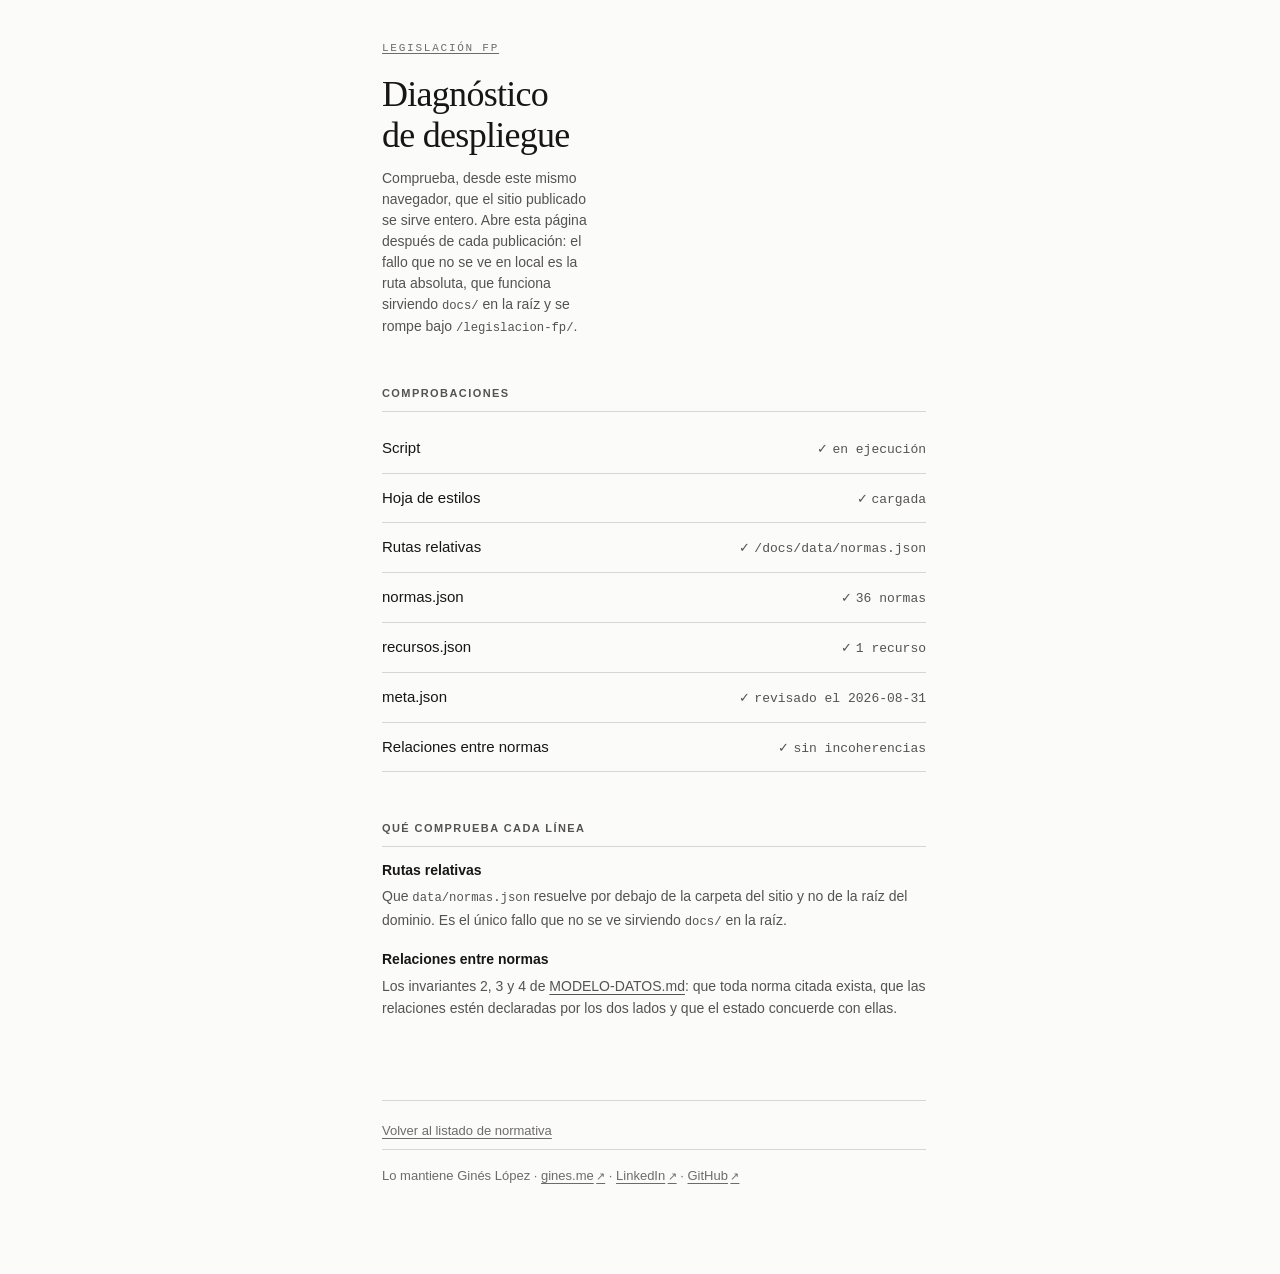
==== docs/diagnostico.html @ 844f1628 "Fase 3 v 0.1" ====
<!doctype html>
<html lang="es">
<head>
<meta charset="utf-8">
<meta name="viewport" content="width=device-width, initial-scale=1">
<title>Diagnóstico de despliegue · Legislación FP</title>
<meta name="description" content="Comprueba desde el navegador que el sitio se sirve correctamente: hoja de estilos, script, rutas relativas, ficheros de datos e invariantes del modelo.">
<meta name="robots" content="noindex">
<link rel="icon" href="assets/favicon.svg" type="image/svg+xml">
<link rel="stylesheet" href="assets/css/base.css">
</head>
<body>
<div class="hoja hoja--estrecha">

  <header class="cabecera">
    <p class="marca"><a href="./">Legislación FP</a></p>
    <h1 class="cabecera__titulo">Diagnóstico de despliegue</h1>
    <p class="cabecera__nota">Comprueba, desde este mismo navegador, que el sitio publicado se sirve entero. Abre esta página después de cada publicación: el fallo que no se ve en local es la ruta absoluta, que funciona sirviendo <code>docs/</code> en la raíz y se rompe bajo <code>/legislacion-fp/</code>.</p>
  </header>

  <main class="contenido">
    <section class="apartado">
      <h2 class="apartado__rotulo">Comprobaciones</h2>
      <ul class="diagnostico">
        <li class="comprobacion" data-resultado="pendiente" data-prueba="js">
          <span>Script</span><span class="comprobacion__resultado">comprobando</span>
        </li>
        <li class="comprobacion" data-resultado="pendiente" data-prueba="css">
          <span>Hoja de estilos</span><span class="comprobacion__resultado">comprobando</span>
        </li>
        <li class="comprobacion" data-resultado="pendiente" data-prueba="rutas">
          <span>Rutas relativas</span><span class="comprobacion__resultado">comprobando</span>
        </li>
        <li class="comprobacion" data-resultado="pendiente" data-prueba="normas">
          <span>normas.json</span><span class="comprobacion__resultado">comprobando</span>
        </li>
        <li class="comprobacion" data-resultado="pendiente" data-prueba="recursos">
          <span>recursos.json</span><span class="comprobacion__resultado">comprobando</span>
        </li>
        <li class="comprobacion" data-resultado="pendiente" data-prueba="meta">
          <span>meta.json</span><span class="comprobacion__resultado">comprobando</span>
        </li>
        <li class="comprobacion" data-resultado="pendiente" data-prueba="invariantes">
          <span>Relaciones entre normas</span><span class="comprobacion__resultado">comprobando</span>
        </li>
      </ul>

      <div id="fallos" class="fallos" hidden>
        <h3 class="apartado__rotulo">Incoherencias encontradas</h3>
        <ul></ul>
      </div>

      <noscript>
        <p class="cabecera__nota">El diagnóstico necesita JavaScript. Que estés viendo esta página con estilos ya confirma que el HTML y la hoja de estilos se sirven bien.</p>
      </noscript>
    </section>

    <section class="apartado">
      <h2 class="apartado__rotulo">Qué comprueba cada línea</h2>
      <dl class="glosario">
        <dt>Rutas relativas</dt>
        <dd>Que <code>data/normas.json</code> resuelve por debajo de la carpeta del sitio y no de la raíz del dominio. Es el único fallo que no se ve sirviendo <code>docs/</code> en la raíz.</dd>
        <dt>Relaciones entre normas</dt>
        <dd>Los invariantes 2, 3 y 4 de <a href="https://github.com/gines-lopez/legislacion-fp/blob/main/MODELO-DATOS.md">MODELO-DATOS.md</a>: que toda norma citada exista, que las relaciones estén declaradas por los dos lados y que el estado concuerde con ellas.</dd>
      </dl>
    </section>
  </main>

  <footer class="pie">
    <p><a href="./">Volver al listado de normativa</a></p>
    <p class="pie__firma">Lo mantiene Ginés López ·
      <a href="https://gines.me" target="_blank" rel="noopener noreferrer">gines.me<span class="externo" aria-hidden="true"></span><span class="oculto"> (se abre en una ventana nueva)</span></a> ·
      <a href="https://www.linkedin.com/in/gineslopez/" target="_blank" rel="noopener noreferrer">LinkedIn<span class="externo" aria-hidden="true"></span><span class="oculto"> (se abre en una ventana nueva)</span></a> ·
      <a href="https://github.com/gines-lopez" target="_blank" rel="noopener noreferrer">GitHub<span class="externo" aria-hidden="true"></span><span class="oculto"> (se abre en una ventana nueva)</span></a>
    </p>
  </footer>

</div>
<script src="assets/js/diagnostico.js"></script>
</body>
</html>
---- docs/assets/css/base.css ----
/* ==========================================================================
   legislacion-fp · hoja de estilos

   Escala de grises estricta, sin color de acento (D5). El estado de vigencia
   se codifica con el TRAZO de un filete, nunca con color: sobrevive a la
   impresión en blanco y negro y a la ceguera al color.

   La página se organiza sobre un canal izquierdo de ancho fijo. El texto
   empieza a la derecha de ese canal; dentro de él corre una regla vertical
   continua que atraviesa cada sección del listado y cambia de trazo norma a
   norma. Al bajar la página se ve el estado del corpus sin leer una palabra,
   y la regla se interrumpe justo donde cambia la sección.

   El mismo canal reaparece en la ficha: de él cuelgan las normas relacionadas,
   cada una con su propio trazo.
   ========================================================================== */

:root {
  /* Señal para que el diagnóstico confirme que esta hoja ha cargado. */
  --hoja-cargada: 1;

  /* Tinta y papel. Neutros con una calidez mínima: el negro puro sobre blanco
     puro cansa en lecturas largas de texto legal. */
  --papel:       #fbfbfa;
  --realce:      #efeeea;
  --filete:      #d8d6d1;
  --tinta-tenue: #6e6c67;
  --tinta-media: #55534f;
  --tinta:       #171614;

  /* Tres funciones tipográficas: título y prosa en serif documental,
     interfaz en la sans del sistema, identificadores y fechas en monoespaciada.
     Ninguna fuente externa: sin peticiones a terceros, sin latencia y sin el
     problema de RGPD que arrastra incrustar tipografías de Google. */
  --fuente-titulo: "Iowan Old Style", "Palatino Linotype", Palatino, "Book Antiqua", Georgia, serif;
  --fuente-ui: -apple-system, BlinkMacSystemFont, "Segoe UI", Roboto, "Helvetica Neue", Arial, sans-serif;
  --fuente-dato: ui-monospace, SFMono-Regular, "SF Mono", Menlo, Consolas, "Liberation Mono", monospace;

  --paso: 0.25rem;
  --medida: 34rem;
  --canal: 1.75rem;
  --trazo: 3px;
}

@media (prefers-color-scheme: dark) {
  :root {
    --papel:       #131312;
    --realce:      #24231f;
    --filete:      #3a3833;
    --tinta-tenue: #928f89;
    --tinta-media: #aeaba3;
    --tinta:       #edebe6;
  }
}

*, *::before, *::after { box-sizing: border-box; }

body {
  margin: 0;
  padding: calc(var(--paso) * 10) calc(var(--paso) * 5) calc(var(--paso) * 20);
  background: var(--papel);
  color: var(--tinta);
  font-family: var(--fuente-titulo);
  font-size: 1.0625rem;
  line-height: 1.6;
  text-rendering: optimizeLegibility;
  -webkit-font-smoothing: antialiased;
}

/* El canal se reserva aquí y todo el contenido queda a su derecha. Solo las
   piezas que dibujan la regla (.norma, .relacion) salen de él con margen
   negativo, de modo que su filete cae exactamente en x = 0.

   El listado ocupa el ancho de la pantalla. La ficha no: es prosa legal, y
   una línea de 1.400 px no se lee. Ver .ficha más abajo. */
.hoja { padding-left: var(--canal); }

/* El diagnóstico no es un listado: es una página de texto y se queda centrada
   en la medida de lectura. */
.hoja--estrecha {
  max-width: calc(var(--medida) + var(--canal));
  margin-inline: auto;
}

@media (max-width: 30rem) {
  :root { --canal: 1.25rem; }
  body { padding-inline: calc(var(--paso) * 4); }
}

/* --- Servicio ------------------------------------------------------------- */

.oculto {
  position: absolute;
  width: 1px; height: 1px;
  margin: -1px; padding: 0;
  overflow: hidden;
  clip-path: inset(50%);
  white-space: nowrap;
}

.saltar {
  position: absolute;
  left: -9999px;
  top: 0;
  padding: calc(var(--paso) * 2) calc(var(--paso) * 4);
  background: var(--papel);
  border: 2px solid var(--tinta);
  font-family: var(--fuente-ui);
  font-size: 0.875rem;
}

.saltar:focus { left: calc(var(--paso) * 2); top: calc(var(--paso) * 2); z-index: 2; }

/* --- Cabecera ------------------------------------------------------------- */

.marca {
  margin: 0 0 calc(var(--paso) * 4);
  font-family: var(--fuente-dato);
  font-size: 0.6875rem;
  letter-spacing: 0.16em;
  text-transform: uppercase;
  color: var(--tinta-tenue);
}

.cabecera__titulo {
  margin: 0;
  font-size: clamp(1.625rem, 5vw, 2.25rem);
  font-weight: 400;
  line-height: 1.15;
  letter-spacing: -0.02em;
  text-wrap: balance;
}

.cabecera__nota {
  margin: calc(var(--paso) * 3) 0 0;
  max-width: var(--medida);
  color: var(--tinta-media);
  font-family: var(--fuente-ui);
  font-size: 0.875rem;
  line-height: 1.5;
}

/* Que el sitio no sea fuente oficial no es letra pequeña: citar mal una norma
   perjudica a quien consulta, así que el aviso va arriba y no en el pie. */
.aviso {
  margin: calc(var(--paso) * 6) 0 0;
  padding: calc(var(--paso) * 3) 0;
  max-width: var(--medida);
  border-top: 1px solid var(--filete);
  border-bottom: 1px solid var(--filete);
  font-family: var(--fuente-ui);
  font-size: 0.8125rem;
  line-height: 1.55;
  color: var(--tinta-media);
}

.aviso strong { color: var(--tinta); font-weight: 600; }

.cargando {
  margin: calc(var(--paso) * 12) 0 0;
  font-family: var(--fuente-ui);
  font-size: 0.875rem;
  color: var(--tinta-media);
}

.cargando--fallo { color: var(--tinta); }

/* --- Buscador ------------------------------------------------------------- */

.buscador { display: block; margin-top: calc(var(--paso) * 11); }

/* Un renglón, no una caja: se escribe sobre la página como en el margen de un
   documento, en la misma serif con la que está compuesto el contenido. */
.buscador__campo {
  width: 100%;
  appearance: none;
  padding: calc(var(--paso) * 2) 0 calc(var(--paso) * 3);
  border: 0;
  border-bottom: 2px solid var(--tinta);
  border-radius: 0;
  background: transparent;
  color: var(--tinta);
  font-family: var(--fuente-titulo);
  font-size: 1.1875rem;
  line-height: 1.4;
}

.buscador__campo::placeholder { color: var(--tinta-tenue); opacity: 1; }
.buscador__campo::-webkit-search-cancel-button { filter: grayscale(1); }

.buscador__campo:focus {
  outline: none;
  border-bottom-width: 5px;
  padding-bottom: calc(var(--paso) * 3 - 3px);
}

.buscador__recuento {
  margin: calc(var(--paso) * 2) 0 0;
  font-family: var(--fuente-dato);
  font-size: 0.75rem;
  letter-spacing: 0.04em;
  color: var(--tinta-tenue);
  text-align: right;
}

/* --- Filtros -------------------------------------------------------------- */

.filtros { margin-top: calc(var(--paso) * 7); }

.filtro + .filtro { margin-top: calc(var(--paso) * 4); }

.filtro__rotulo {
  margin: 0 0 calc(var(--paso) * 2);
  font-family: var(--fuente-ui);
  font-size: 0.625rem;
  font-weight: 600;
  letter-spacing: 0.14em;
  text-transform: uppercase;
  color: var(--tinta-tenue);
}

.filtro__chips { display: flex; flex-wrap: wrap; gap: calc(var(--paso) * 1.5); }

/* Un radio mínimo distingue lo que se pulsa de lo que se lee: en el resto de
   la página no hay una sola esquina redondeada. */
.chip {
  display: inline-flex;
  align-items: baseline;
  gap: 0.6ch;
  padding: calc(var(--paso) * 1.5) calc(var(--paso) * 2.5);
  /* Filete a 5:1 contra el papel, no el hairline de los rótulos: un control
     que se pulsa tiene que verse que es un control. */
  border: 1px solid var(--tinta-tenue);
  border-radius: 2px;
  background: transparent;
  color: var(--tinta-media);
  font-family: var(--fuente-ui);
  font-size: 0.8125rem;
  line-height: 1.35;
  cursor: pointer;
}

.chip:hover:not(:disabled) { border-color: var(--tinta); color: var(--tinta); }

/* Activo en tinta plena con el texto en papel: la inversión completa es la
   señal más fuerte que hay dentro de una escala de grises, y no depende de
   distinguir colores ni sobrevive peor a una impresión en blanco y negro. */
.chip[aria-pressed="true"] {
  border-color: var(--tinta);
  background: var(--tinta);
  color: var(--papel);
  font-weight: 600;
}

.chip:disabled { opacity: 0.45; cursor: default; }

.chip__n {
  font-family: var(--fuente-dato);
  font-size: 0.6875rem;
  font-weight: 400;
  color: var(--tinta-tenue);
}

.chip[aria-pressed="true"] .chip__n { color: var(--filete); }

.filtro__materia {
  margin: calc(var(--paso) * 4) 0 0;
  font-family: var(--fuente-ui);
  font-size: 0.8125rem;
  color: var(--tinta-media);
}

.filtro__quitar { margin-left: 0.75ch; }

/* --- El trazo, que es el código de vigencia ------------------------------- */

/* Se usa en dos sitios y tiene que ser idéntico en los dos: en el margen del
   listado y en la muestra que lleva cada chip de estado. Así el filtro hace de
   leyenda y no hace falta explicar el código en ninguna parte. */
.trazo {
  display: inline-block;
  width: var(--trazo);
  height: 1.05em;
  border-left: var(--trazo) solid var(--tinta);
  vertical-align: -0.16em;
}

.trazo[data-estado="modificada"] { border-left-style: double; }
.trazo[data-estado="derogada"]   { border-left-style: dotted; }

/* --- Bloques de sección --------------------------------------------------- */

#listado { margin-top: calc(var(--paso) * 12); }

.bloque + .bloque { margin-top: calc(var(--paso) * 12); }

.bloque__rotulo {
  display: flex;
  align-items: baseline;
  justify-content: space-between;
  gap: calc(var(--paso) * 3);
  margin: 0 0 calc(var(--paso) * 3);
  padding-bottom: calc(var(--paso) * 2);
  border-bottom: 1px solid var(--filete);
  font-family: var(--fuente-ui);
  font-size: 0.6875rem;
  font-weight: 600;
  letter-spacing: 0.13em;
  text-transform: uppercase;
  color: var(--tinta-media);
}

.bloque__n {
  font-family: var(--fuente-dato);
  font-weight: 400;
  letter-spacing: 0;
  color: var(--tinta-tenue);
}

.bloque__normas { margin: 0; padding: 0; list-style: none; }

/* --- Norma en el listado -------------------------------------------------- */

/* Sin margen vertical entre normas: los filetes se tocan y forman la regla
   continua. La junta entre dos trazos distintos es visible a propósito. */
.norma {
  margin-left: calc(var(--canal) * -1);
  padding: calc(var(--paso) * 5) 0 calc(var(--paso) * 6) calc(var(--canal) - var(--trazo));
  border-left: var(--trazo) solid var(--tinta);
}

.norma[data-estado="modificada"] { border-left-style: double; }
.norma[data-estado="derogada"]   { border-left-style: dotted; }

/* Una norma derogada no es papel mojado: se sigue citando y los efectos que
   produjo no desaparecen. Por eso su texto no se atenúa; lo único que cambia
   es el trazo, y la palabra «Derogada» lo dice sin rodeos. */

.norma:has(a:hover), .norma:has(a:focus-visible) { background: var(--realce); }

.norma__procedencia {
  margin: 0;
  font-family: var(--fuente-dato);
  font-size: 0.6875rem;
  letter-spacing: 0.13em;
  text-transform: uppercase;
  color: var(--tinta-tenue);
}

.norma__id {
  margin: calc(var(--paso) * 1) 0 0;
  font-family: var(--fuente-dato);
  font-size: 0.9375rem;
  font-weight: 600;
  line-height: 1.35;
  letter-spacing: -0.01em;
  text-transform: uppercase;
}

/* Los anexos y las guías no tienen número: su nombre hace de identificador y
   se compone tal cual, sin versalitas. */
.norma__id--nombre { text-transform: none; font-size: 0.875rem; }

.norma__id a { text-decoration: none; }
.norma__id a:hover, .norma__id a:focus-visible { text-decoration: underline; text-underline-offset: 0.22em; }

.norma__meta {
  display: flex;
  flex-wrap: wrap;
  align-items: baseline;
  gap: 0 1ch;
  margin: calc(var(--paso) * 1) 0 calc(var(--paso) * 2);
  font-family: var(--fuente-dato);
  font-size: 0.75rem;
  color: var(--tinta-tenue);
}

.norma__estado {
  font-family: var(--fuente-ui);
  font-size: 0.6875rem;
  font-weight: 600;
  letter-spacing: 0.1em;
  text-transform: uppercase;
  color: var(--tinta-media);
}

.norma__estado::after { content: "·"; margin-left: 1ch; color: var(--tinta-tenue); }

.norma__titulo {
  margin: 0;
  font-size: 0.9375rem;
  line-height: 1.45;
  color: var(--tinta-media);
  /* Algún título oficial pasa de 900 caracteres. En el listado se recorta; en
     la ficha está entero, que es donde se cita. */
  display: -webkit-box;
  -webkit-box-orient: vertical;
  -webkit-line-clamp: 4;
  line-clamp: 4;
  overflow: hidden;
}

/* El resumen es lo que este sitio aporta y lo que resuelve la consulta, así
   que se compone con más cuerpo que el título oficial, no con menos. */
.norma__resumen { margin: calc(var(--paso) * 2) 0 0; font-size: 1rem; line-height: 1.55; }

.norma__coincidencia {
  display: flex;
  flex-wrap: wrap;
  align-items: center;
  gap: calc(var(--paso) * 1.5);
  margin: calc(var(--paso) * 3) 0 0;
  font-family: var(--fuente-ui);
  font-size: 0.75rem;
  color: var(--tinta-tenue);
}

.norma__relacion {
  margin: calc(var(--paso) * 3) 0 0;
  font-family: var(--fuente-ui);
  font-size: 0.8125rem;
  color: var(--tinta-media);
}

.norma__relacion::before { content: "→"; margin-right: 0.6ch; color: var(--tinta-tenue); }
.norma__relacion a { font-family: var(--fuente-dato); font-size: 0.75rem; text-transform: uppercase; }

/* --- Vacío ---------------------------------------------------------------- */

.vacio { margin-top: calc(var(--paso) * 12); max-width: var(--medida); }
.vacio__titulo { margin: 0; font-size: 1.0625rem; }

.vacio__pista {
  margin: calc(var(--paso) * 3) 0 0;
  font-family: var(--fuente-ui);
  font-size: 0.875rem;
  line-height: 1.6;
  max-width: var(--medida);
  color: var(--tinta-media);
}

.vacio__que { color: var(--tinta-tenue); }

/* --- Recursos: no son normas, así que el canal va vacío ------------------- */

.recursos { margin-top: calc(var(--paso) * 16); max-width: var(--medida); }

.recursos__nota {
  margin: 0 0 calc(var(--paso) * 4);
  font-family: var(--fuente-ui);
  font-size: 0.8125rem;
  max-width: var(--medida);
  color: var(--tinta-media);
}

.recursos__lista { margin: 0; padding: 0; list-style: none; }
.recurso + .recurso { margin-top: calc(var(--paso) * 5); }

.recurso__fuente {
  margin: 0;
  font-family: var(--fuente-dato);
  font-size: 0.6875rem;
  letter-spacing: 0.13em;
  text-transform: uppercase;
  color: var(--tinta-tenue);
}

.recurso__titulo { margin: calc(var(--paso) * 1) 0 0; font-size: 1rem; }
.recurso__resumen { margin: calc(var(--paso) * 2) 0 0; font-size: 0.9375rem; color: var(--tinta-media); }

/* --- Ficha ---------------------------------------------------------------- */

#vista-ficha { max-width: var(--medida); }


.volver {
  margin: 0 0 calc(var(--paso) * 8);
  font-family: var(--fuente-ui);
  font-size: 0.8125rem;
}

.volver a { text-decoration: none; }
.volver a::before { content: "←"; margin-right: 0.6ch; }
.volver a:hover, .volver a:focus-visible { text-decoration: underline; text-underline-offset: 0.22em; }

.ficha__procedencia {
  margin: 0;
  font-family: var(--fuente-dato);
  font-size: 0.6875rem;
  letter-spacing: 0.13em;
  text-transform: uppercase;
  color: var(--tinta-tenue);
}

.ficha__id {
  margin: calc(var(--paso) * 2) 0 0;
  font-family: var(--fuente-dato);
  font-size: clamp(1.125rem, 3.6vw, 1.4375rem);
  font-weight: 600;
  line-height: 1.25;
  letter-spacing: -0.02em;
  text-transform: uppercase;
}

.ficha__id--nombre { text-transform: none; font-size: clamp(1rem, 3.2vw, 1.1875rem); }
.ficha__id:focus { outline: none; }
.ficha__id:focus-visible { outline: 2px solid var(--tinta); outline-offset: 4px; }

.ficha__meta {
  display: flex;
  flex-wrap: wrap;
  align-items: baseline;
  gap: 0 1ch;
  margin: calc(var(--paso) * 3) 0 0;
  font-family: var(--fuente-dato);
  font-size: 0.8125rem;
  color: var(--tinta-tenue);
}

.ficha__estado {
  font-family: var(--fuente-ui);
  font-size: 0.75rem;
  font-weight: 600;
  letter-spacing: 0.1em;
  text-transform: uppercase;
  color: var(--tinta);
}

/* Que una norma esté «modificada» dice que cambió, no hasta dónde. La nota lo
   advierte y manda al resumen, que es donde vive el alcance. */
.ficha__nota-estado {
  margin: calc(var(--paso) * 2) 0 0;
  font-family: var(--fuente-ui);
  font-size: 0.8125rem;
  line-height: 1.55;
  color: var(--tinta-media);
}

.ficha__titulo {
  margin: calc(var(--paso) * 8) 0 0;
  font-size: 1rem;
  line-height: 1.5;
  color: var(--tinta-media);
}

.ficha__resumen {
  margin: calc(var(--paso) * 4) 0 0;
  font-size: 1.125rem;
  line-height: 1.55;
}

.apartado { margin-top: calc(var(--paso) * 12); }

.apartado__rotulo {
  margin: 0 0 calc(var(--paso) * 3);
  padding-bottom: calc(var(--paso) * 2);
  border-bottom: 1px solid var(--filete);
  font-family: var(--fuente-ui);
  font-size: 0.6875rem;
  font-weight: 600;
  letter-spacing: 0.13em;
  text-transform: uppercase;
  color: var(--tinta-media);
}

.enlaces { margin: 0; padding: 0; list-style: none; }
.enlaces li + li { margin-top: calc(var(--paso) * 2); }
.enlaces li { font-family: var(--fuente-ui); font-size: 0.9375rem; }

.enlaces__nota {
  margin-left: 0.75ch;
  font-family: var(--fuente-dato);
  font-size: 0.6875rem;
  letter-spacing: 0.08em;
  color: var(--tinta-tenue);
}

.enlaces__aviso {
  margin: calc(var(--paso) * 4) 0 0;
  font-family: var(--fuente-ui);
  font-size: 0.75rem;
  color: var(--tinta-tenue);
}

/* Cada norma relacionada cuelga del mismo canal y con su propio trazo, y trae
   su resumen: es ahí donde se dice qué se modificó exactamente. */
.relaciones { margin: 0; padding: 0; list-style: none; }

.relacion {
  margin-left: calc(var(--canal) * -1);
  padding: calc(var(--paso) * 3) 0 calc(var(--paso) * 4) calc(var(--canal) - var(--trazo));
  border-left: var(--trazo) solid var(--tinta);
}

.relacion[data-estado="modificada"] { border-left-style: double; }
.relacion[data-estado="derogada"]   { border-left-style: dotted; }

.relacion__id {
  margin: 0;
  font-family: var(--fuente-dato);
  font-size: 0.875rem;
  font-weight: 600;
  text-transform: uppercase;
}

.relacion__id a { text-decoration: none; }
.relacion__id a:hover, .relacion__id a:focus-visible { text-decoration: underline; text-underline-offset: 0.22em; }

.relacion__meta {
  display: flex;
  flex-wrap: wrap;
  align-items: baseline;
  gap: 0 1ch;
  margin: calc(var(--paso) * 1) 0 calc(var(--paso) * 2);
  font-family: var(--fuente-dato);
  font-size: 0.75rem;
  color: var(--tinta-tenue);
}

.relacion__estado {
  font-family: var(--fuente-ui);
  font-size: 0.625rem;
  font-weight: 600;
  letter-spacing: 0.1em;
  text-transform: uppercase;
  color: var(--tinta-media);
}

.relacion__estado::after { content: "·"; margin-left: 1ch; color: var(--tinta-tenue); }

.relacion__titulo { margin: 0; font-size: 0.875rem; line-height: 1.45; color: var(--tinta-media); }
.relacion__resumen { margin: calc(var(--paso) * 2) 0 0; font-size: 0.9375rem; line-height: 1.55; }

.materias { display: flex; flex-wrap: wrap; gap: calc(var(--paso) * 1.5); margin: 0; }

.materia {
  display: inline-block;
  padding: calc(var(--paso) * 1) calc(var(--paso) * 2);
  border: 1px solid var(--filete);
  border-radius: 2px;
  font-family: var(--fuente-dato);
  font-size: 0.75rem;
  color: var(--tinta-media);
  text-decoration: none;
}

a.materia:hover, a.materia:focus-visible { border-color: var(--tinta); color: var(--tinta); }

.cita {
  margin: 0;
  padding: calc(var(--paso) * 3) calc(var(--paso) * 4);
  background: var(--realce);
  font-family: var(--fuente-dato);
  font-size: 0.75rem;
  line-height: 1.65;
  overflow-wrap: anywhere;
}

.cita__acciones {
  display: flex;
  flex-wrap: wrap;
  align-items: center;
  gap: calc(var(--paso) * 3);
  margin: calc(var(--paso) * 3) 0 0;
}

.boton {
  padding: calc(var(--paso) * 2) calc(var(--paso) * 4);
  border: 1px solid var(--tinta);
  border-radius: 2px;
  background: transparent;
  color: var(--tinta);
  font-family: var(--fuente-ui);
  font-size: 0.8125rem;
  cursor: pointer;
}

.boton:hover { background: var(--realce); }

.cita__aviso {
  font-family: var(--fuente-ui);
  font-size: 0.8125rem;
  color: var(--tinta-media);
}

.ficha__seccion { margin: 0; font-family: var(--fuente-ui); font-size: 0.9375rem; }

/* --- Diagnóstico ---------------------------------------------------------- */

.contenido { margin-top: calc(var(--paso) * 8); }

.diagnostico { margin: 0; padding: 0; list-style: none; }

.comprobacion {
  display: flex;
  gap: calc(var(--paso) * 4);
  align-items: baseline;
  justify-content: space-between;
  padding: calc(var(--paso) * 3) 0;
  border-bottom: 1px solid var(--filete);
  font-family: var(--fuente-ui);
  font-size: 0.9375rem;
}

.comprobacion__resultado {
  font-family: var(--fuente-dato);
  font-size: 0.8125rem;
  color: var(--tinta-media);
  text-align: right;
}

.comprobacion[data-resultado="pendiente"] { color: var(--tinta-tenue); }
.comprobacion[data-resultado="fallo"] .comprobacion__resultado { color: var(--tinta); font-weight: 700; }

/* El signo va antes del texto y no depende del color para leerse. */
.comprobacion__resultado::before { margin-right: 0.5ch; }
.comprobacion[data-resultado="ok"]        .comprobacion__resultado::before { content: "✓"; }
.comprobacion[data-resultado="fallo"]     .comprobacion__resultado::before { content: "✗"; }
.comprobacion[data-resultado="pendiente"] .comprobacion__resultado::before { content: "·"; }

.fallos { margin-top: calc(var(--paso) * 8); }
.fallos ul { margin: 0; padding-left: 1.2em; font-family: var(--fuente-dato); font-size: 0.8125rem; }

.glosario { margin: 0; font-family: var(--fuente-ui); font-size: 0.875rem; }
.glosario dt { font-weight: 600; }
.glosario dd { margin: calc(var(--paso) * 1) 0 calc(var(--paso) * 4); color: var(--tinta-media); }

code { font-family: var(--fuente-dato); font-size: 0.875em; }

/* --- Enlaces y marcas ----------------------------------------------------- */

a {
  color: inherit;
  text-decoration-thickness: 1px;
  text-underline-offset: 0.2em;
}

a:hover { text-decoration-thickness: 2px; }

a:focus-visible {
  outline: 2px solid var(--tinta);
  outline-offset: 3px;
  border-radius: 1px;
}

.chip:focus-visible, .boton:focus-visible {
  outline: 2px solid var(--tinta);
  outline-offset: 2px;
}

/* Los enlaces al diario oficial se abren en una ventana nueva para no perder
   la consulta, y el signo lo advierte antes de pulsar. */
.externo::after { content: "↗"; margin-left: 0.4ch; font-size: 0.85em; color: var(--tinta-tenue); }

mark {
  background: var(--realce);
  color: var(--tinta);
  box-shadow: inset 0 -1px 0 var(--tinta-tenue);
}

/* --- Pie ------------------------------------------------------------------ */

.pie {
  margin-top: calc(var(--paso) * 20);
  padding-top: calc(var(--paso) * 5);
  border-top: 1px solid var(--filete);
  font-family: var(--fuente-ui);
  font-size: 0.8125rem;
  line-height: 1.55;
  color: var(--tinta-tenue);
}

.pie p { margin: 0 0 calc(var(--paso) * 2); max-width: var(--medida); }
.pie__aviso { color: var(--tinta-media); }

.pie__firma {
  margin-top: calc(var(--paso) * 5);
  padding-top: calc(var(--paso) * 4);
  border-top: 1px solid var(--filete);
}

/* --- Pantallas anchas ----------------------------------------------------- */

/* El listado ocupa la pantalla entera y las normas fluyen en columnas de
   periódico: cada columna arrastra su propia regla continua, así que el código
   de vigencia sigue leyéndose de un vistazo por muchas que haya. El orden
   sigue siendo el de rango, hacia abajo y luego a la derecha, que es como se
   lee un sumario.

   La ficha se queda estrecha: es prosa jurídica y necesita una medida. */
@media (min-width: 60rem) {
  body { padding-inline: calc(var(--paso) * 12); }

  .cabecera {
    display: grid;
    grid-template-columns: minmax(0, 1.4fr) minmax(17rem, 1fr);
    align-items: end;
    column-gap: calc(var(--paso) * 14);
  }

  .marca         { grid-column: 1; grid-row: 1; }
  .cabecera__titulo { grid-column: 1; grid-row: 2; }
  .cabecera__nota   { grid-column: 1; grid-row: 3; }
  .aviso { grid-column: 2; grid-row: 1 / span 3; margin-top: 0; align-self: end; }

  /* Sección lleva siete opciones y ocupa su propia línea; ámbito y estado son
     cortos y comparten la siguiente. */
  .filtros { display: flex; flex-wrap: wrap; gap: calc(var(--paso) * 5) calc(var(--paso) * 14); }
  .filtro + .filtro { margin-top: 0; }
  .filtro[data-eje="seccion"] { flex-basis: 100%; }

  /* El contenedor de columnas se sale del canal para que el filete de la
     primera columna caiga bajo el rótulo de sección; dentro de cada columna
     el canal lo pone ya el propio relleno de la norma. */
  .bloque__normas {
    margin-left: calc(var(--canal) * -1);
    columns: 23rem;
    column-gap: calc(var(--paso) * 16);
  }

  .norma {
    margin-left: 0;
    padding-left: calc(var(--canal) - var(--trazo));
    break-inside: avoid;
  }
}

@media (min-width: 90rem) {
  body { padding-inline: calc(var(--paso) * 20); }
}

/* --- Movimiento ----------------------------------------------------------- */

/* Al volver de una ficha, la norma de la que se venía se realza un momento
   para no perder el sitio en un listado largo. Es la única animación. */
@media (prefers-reduced-motion: no-preference) {
  .norma--vuelta { animation: vuelta 1400ms ease-out; }
  @keyframes vuelta {
    from { background: var(--realce); }
    to   { background: transparent; }
  }
  .chip, .comprobacion { transition: color 120ms ease-out, border-color 120ms ease-out; }
}

@media (prefers-reduced-motion: reduce) {
  .norma--vuelta { background: var(--realce); }
}

/* --- Impresión ------------------------------------------------------------ */

@media print {
  body { background: #fff; color: #000; padding: 0; font-size: 11pt; }
  .saltar, .buscador, .filtros, .volver, .cita__acciones, .externo { display: none; }
  .hoja { max-width: none; }
  .norma, .relacion { break-inside: avoid; }
  /* En papel el trazo pierde matiz, así que el estado y el ámbito se leen del
     texto, que siempre está escrito. */
  .norma__procedencia, .norma__estado, .relacion__estado,
  .ficha__procedencia, .ficha__estado { color: #000; }
  a { text-decoration: none; }
  .enlaces a::after { content: " (" attr(href) ")"; font-family: monospace; font-size: 9pt; }
  mark { background: none; box-shadow: none; font-weight: 700; }
}
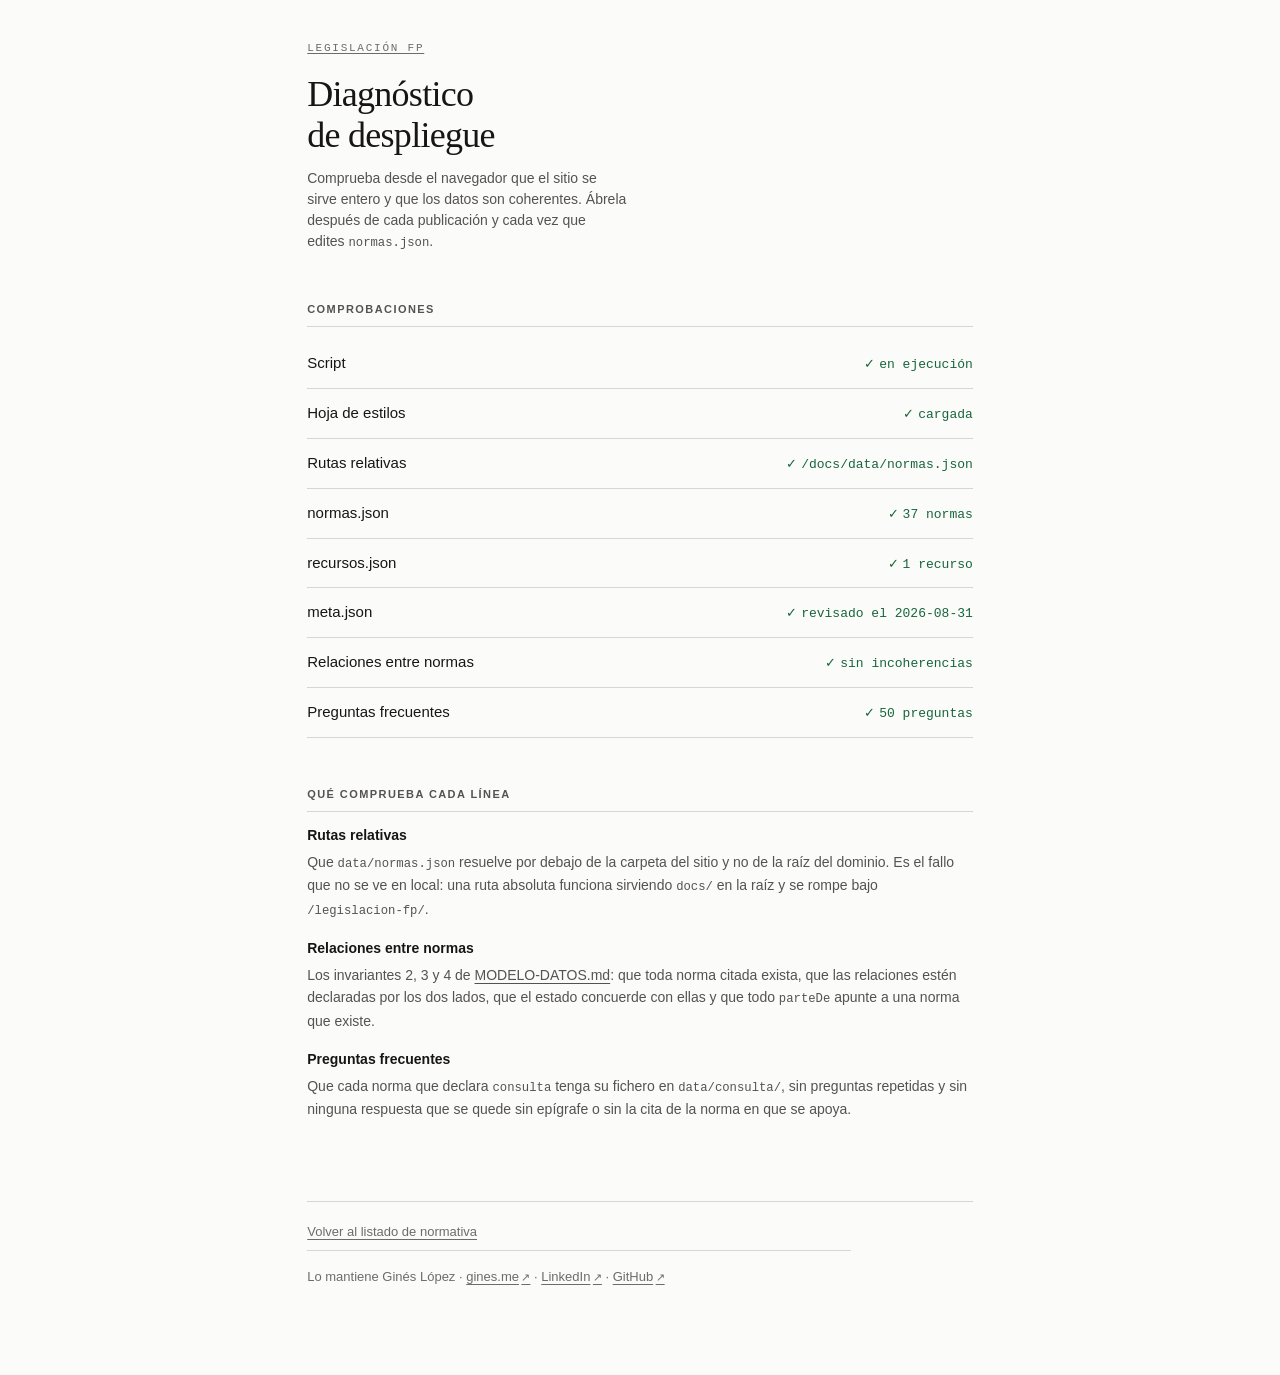
==== commit 6bbab97e: "Fase 3 v0.2" ====
--- a/docs/diagnostico.html
+++ b/docs/diagnostico.html
@@ -15,7 +15,7 @@
   <header class="cabecera">
     <p class="marca"><a href="./">Legislación FP</a></p>
     <h1 class="cabecera__titulo">Diagnóstico de despliegue</h1>
-    <p class="cabecera__nota">Comprueba, desde este mismo navegador, que el sitio publicado se sirve entero. Abre esta página después de cada publicación: el fallo que no se ve en local es la ruta absoluta, que funciona sirviendo <code>docs/</code> en la raíz y se rompe bajo <code>/legislacion-fp/</code>.</p>
+    <p class="cabecera__nota">Comprueba desde el navegador que el sitio se sirve entero y que los datos son coherentes. Ábrela después de cada publicación y cada vez que edites <code>normas.json</code>.</p>
   </header>
 
   <main class="contenido">
@@ -43,6 +43,9 @@
         <li class="comprobacion" data-resultado="pendiente" data-prueba="invariantes">
           <span>Relaciones entre normas</span><span class="comprobacion__resultado">comprobando</span>
         </li>
+        <li class="comprobacion" data-resultado="pendiente" data-prueba="consulta">
+          <span>Preguntas frecuentes</span><span class="comprobacion__resultado">comprobando</span>
+        </li>
       </ul>
 
       <div id="fallos" class="fallos" hidden>
@@ -59,9 +62,11 @@
       <h2 class="apartado__rotulo">Qué comprueba cada línea</h2>
       <dl class="glosario">
         <dt>Rutas relativas</dt>
-        <dd>Que <code>data/normas.json</code> resuelve por debajo de la carpeta del sitio y no de la raíz del dominio. Es el único fallo que no se ve sirviendo <code>docs/</code> en la raíz.</dd>
+        <dd>Que <code>data/normas.json</code> resuelve por debajo de la carpeta del sitio y no de la raíz del dominio. Es el fallo que no se ve en local: una ruta absoluta funciona sirviendo <code>docs/</code> en la raíz y se rompe bajo <code>/legislacion-fp/</code>.</dd>
         <dt>Relaciones entre normas</dt>
-        <dd>Los invariantes 2, 3 y 4 de <a href="https://github.com/gines-lopez/legislacion-fp/blob/main/MODELO-DATOS.md">MODELO-DATOS.md</a>: que toda norma citada exista, que las relaciones estén declaradas por los dos lados y que el estado concuerde con ellas.</dd>
+        <dd>Los invariantes 2, 3 y 4 de <a href="https://github.com/gines-lopez/legislacion-fp/blob/main/MODELO-DATOS.md">MODELO-DATOS.md</a>: que toda norma citada exista, que las relaciones estén declaradas por los dos lados, que el estado concuerde con ellas y que todo <code>parteDe</code> apunte a una norma que existe.</dd>
+        <dt>Preguntas frecuentes</dt>
+        <dd>Que cada norma que declara <code>consulta</code> tenga su fichero en <code>data/consulta/</code>, sin preguntas repetidas y sin ninguna respuesta que se quede sin epígrafe o sin la cita de la norma en que se apoya.</dd>
       </dl>
     </section>
   </main>
--- a/docs/assets/css/base.css
+++ b/docs/assets/css/base.css
@@ -11,8 +11,9 @@
    norma. Al bajar la página se ve el estado del corpus sin leer una palabra,
    y la regla se interrumpe justo donde cambia la sección.
 
-   El mismo canal reaparece en la ficha: de él cuelgan las normas relacionadas,
-   cada una con su propio trazo.
+   En la ficha el canal se repite, pero hacia dentro: las normas relacionadas y
+   los anexos cuelgan del borde de la propia ficha, sangrados bajo su rótulo,
+   cada uno con su trazo. Nada sobresale del bloque, que va centrado.
    ========================================================================== */
 
 :root {
@@ -36,6 +37,12 @@
   --fuente-ui: -apple-system, BlinkMacSystemFont, "Segoe UI", Roboto, "Helvetica Neue", Arial, sans-serif;
   --fuente-dato: ui-monospace, SFMono-Regular, "SF Mono", Menlo, Consolas, "Liberation Mono", monospace;
 
+  /* Los dos únicos colores del proyecto, y solo en la página de diagnóstico:
+     es una herramienta de mantenimiento, no la consulta de normativa. El signo
+     ✓ o ✗ va delante y sigue leyéndose sin distinguir colores (D5). */
+  --ok:    #17663a;
+  --fallo: #9d2118;
+
   --paso: 0.25rem;
   --medida: 34rem;
   --canal: 1.75rem;
@@ -50,6 +57,8 @@
     --tinta-tenue: #928f89;
     --tinta-media: #aeaba3;
     --tinta:       #edebe6;
+    --ok:          #6cc48d;
+    --fallo:       #f0968c;
   }
 }
 
@@ -75,10 +84,14 @@
    una línea de 1.400 px no se lee. Ver .ficha más abajo. */
 .hoja { padding-left: var(--canal); }
 
-/* El diagnóstico no es un listado: es una página de texto y se queda centrada
-   en la medida de lectura. */
+/* El diagnóstico no es un listado: es una página de texto. Se centra y no baja
+   nunca de la medida de lectura, pero tampoco se queda en una cinta estrecha
+   dentro de una ventana ancha. */
 .hoja--estrecha {
-  max-width: calc(var(--medida) + var(--canal));
+  /* Aquí no hay regla de vigencia que dibujar, así que el canal no hace falta
+     y quitarlo deja la página centrada de verdad. */
+  padding-left: 0;
+  width: min(100%, max(52vw, var(--medida)));
   margin-inline: auto;
 }
 
@@ -138,6 +151,7 @@
   font-family: var(--fuente-ui);
   font-size: 0.875rem;
   line-height: 1.5;
+  text-wrap: pretty;
 }
 
 /* Que el sitio no sea fuente oficial no es letra pequeña: citar mal una norma
@@ -155,6 +169,35 @@
 }
 
 .aviso strong { color: var(--tinta); font-weight: 600; }
+
+/* Atajo a las instrucciones del curso: es la consulta de septiembre y no debe
+   costar una búsqueda. Va en tinta plena, la señal más fuerte de la escala. */
+.atajo {
+  display: flex;
+  flex-wrap: wrap;
+  align-items: center;
+  gap: calc(var(--paso) * 3);
+  margin: calc(var(--paso) * 5) 0 0;
+}
+
+.boton--atajo {
+  background: var(--tinta);
+  color: var(--papel);
+  border-color: var(--tinta);
+  font-weight: 600;
+  text-decoration: none;
+  padding: calc(var(--paso) * 2.5) calc(var(--paso) * 5);
+}
+
+.boton--atajo:hover, .boton--atajo:focus-visible { background: var(--tinta-media); border-color: var(--tinta-media); }
+
+.atajo__nota {
+  font-family: var(--fuente-dato);
+  font-size: 0.6875rem;
+  letter-spacing: 0.12em;
+  text-transform: uppercase;
+  color: var(--tinta-tenue);
+}
 
 .cargando {
   margin: calc(var(--paso) * 12) 0 0;
@@ -470,7 +513,17 @@
 
 /* --- Ficha ---------------------------------------------------------------- */
 
-#vista-ficha { max-width: var(--medida); }
+/* La ficha se centra y ocupa más de la mitad de la pantalla, pero nunca menos
+   que la medida de lectura: por debajo de eso el texto legal no se lee. */
+#vista-ficha {
+  width: min(100%, max(56vw, var(--medida)));
+  margin-inline: auto;
+  /* .hoja reserva el canal a su izquierda, así que centrar dentro de ella deja
+     la ficha medio canal a la derecha del centro real de la página. Se devuelve
+     aquí, sin tocar el flujo. */
+  position: relative;
+  inset-inline-start: calc(var(--canal) / -2);
+}
 
 
 .volver {
@@ -587,7 +640,6 @@
 .relaciones { margin: 0; padding: 0; list-style: none; }
 
 .relacion {
-  margin-left: calc(var(--canal) * -1);
   padding: calc(var(--paso) * 3) 0 calc(var(--paso) * 4) calc(var(--canal) - var(--trazo));
   border-left: var(--trazo) solid var(--tinta);
 }
@@ -684,6 +736,188 @@
 }
 
 .ficha__seccion { margin: 0; font-family: var(--fuente-ui); font-size: 0.9375rem; }
+
+/* Pertenencia: un anexo no se sostiene solo, y decirlo antes del título evita
+   citarlo como si fuera una norma independiente. */
+.ficha__madre {
+  margin: calc(var(--paso) * 6) 0 0;
+  padding: calc(var(--paso) * 3) 0;
+  border-top: 1px solid var(--filete);
+  border-bottom: 1px solid var(--filete);
+  font-family: var(--fuente-ui);
+  font-size: 0.8125rem;
+  color: var(--tinta-media);
+}
+
+.ficha__madre a { font-family: var(--fuente-dato); font-size: 0.75rem; text-transform: uppercase; }
+
+.apartado__n {
+  float: right;
+  font-family: var(--fuente-dato);
+  font-weight: 400;
+  letter-spacing: 0;
+  color: var(--tinta-tenue);
+}
+
+.partes__nota {
+  margin: 0 0 calc(var(--paso) * 4);
+  font-family: var(--fuente-ui);
+  font-size: 0.75rem;
+  color: var(--tinta-tenue);
+}
+
+/* Los anexos cuelgan del canal igual que las relaciones, pero con filete fino:
+   no son normas con vigencia propia, son partes del documento que los publica. */
+.partes { margin: 0; padding: 0; list-style: none; counter-reset: parte; }
+
+.parte {
+  padding: calc(var(--paso) * 3) 0 calc(var(--paso) * 4) calc(var(--canal) - 1px);
+  border-left: 1px solid var(--filete);
+}
+
+.parte__id {
+  margin: 0;
+  font-family: var(--fuente-dato);
+  font-size: 0.8125rem;
+  font-weight: 600;
+  text-transform: uppercase;
+}
+
+.parte__id a { text-decoration: none; }
+.parte__id a:hover, .parte__id a:focus-visible { text-decoration: underline; text-underline-offset: 0.22em; }
+
+.parte__nombre { margin: calc(var(--paso) * 1) 0 0; font-size: 0.9375rem; line-height: 1.45; }
+.parte__resumen { margin: calc(var(--paso) * 2) 0 0; font-size: 0.875rem; line-height: 1.55; color: var(--tinta-media); }
+
+/* --- Preguntas frecuentes -------------------------------------------------- */
+
+/* Cincuenta preguntas no caben abiertas: se listan los enunciados y se abre lo
+   que se necesita. <details> es nativo, se maneja con teclado y funciona
+   aunque el script falle. */
+.consulta__aviso {
+  margin: 0 0 calc(var(--paso) * 5);
+  font-family: var(--fuente-ui);
+  font-size: 0.75rem;
+  line-height: 1.55;
+  color: var(--tinta-tenue);
+}
+
+.consulta__indice {
+  display: flex;
+  flex-wrap: wrap;
+  gap: calc(var(--paso) * 1.5);
+  margin-bottom: calc(var(--paso) * 8);
+}
+
+.consulta__indice .chip { text-decoration: none; }
+
+.tema + .tema { margin-top: calc(var(--paso) * 9); }
+/* El índice lleva aquí desde arriba: hay que dejar aire al saltar. */
+.tema { scroll-margin-top: calc(var(--paso) * 4); }
+.pregunta { scroll-margin-top: calc(var(--paso) * 4); }
+
+.tema__rotulo {
+  display: flex;
+  align-items: baseline;
+  justify-content: space-between;
+  gap: calc(var(--paso) * 3);
+  margin: 0 0 calc(var(--paso) * 2);
+  font-family: var(--fuente-ui);
+  font-size: 0.625rem;
+  font-weight: 600;
+  letter-spacing: 0.14em;
+  text-transform: uppercase;
+  color: var(--tinta-tenue);
+}
+
+.pregunta { border-bottom: 1px solid var(--filete); }
+
+.pregunta__enunciado {
+  padding: calc(var(--paso) * 3) 0 calc(var(--paso) * 3) calc(var(--paso) * 6);
+  position: relative;
+  cursor: pointer;
+  list-style: none;
+  font-size: 0.9375rem;
+  line-height: 1.45;
+}
+
+.pregunta__enunciado::-webkit-details-marker { display: none; }
+
+/* El signo dice si está abierta sin depender del color ni de un icono. */
+.pregunta__enunciado::before {
+  content: "+";
+  position: absolute;
+  left: 0;
+  font-family: var(--fuente-dato);
+  color: var(--tinta-tenue);
+}
+
+.pregunta[open] > .pregunta__enunciado::before { content: "–"; }
+.pregunta[open] > .pregunta__enunciado { font-weight: 600; }
+.pregunta__enunciado:hover { background: var(--realce); }
+
+.pregunta__enunciado:focus-visible {
+  outline: 2px solid var(--tinta);
+  outline-offset: 2px;
+}
+
+.pregunta__cuerpo {
+  padding: 0 0 calc(var(--paso) * 5) calc(var(--paso) * 6);
+}
+
+.pregunta__respuesta { margin: 0; font-size: 0.9375rem; line-height: 1.6; }
+
+.pregunta__epigrafe {
+  margin: calc(var(--paso) * 3) 0 0;
+  font-family: var(--fuente-dato);
+  font-size: 0.6875rem;
+  letter-spacing: 0.08em;
+  text-transform: uppercase;
+  color: var(--tinta-tenue);
+}
+
+/* La frase literal de la norma en que se apoya la respuesta. Va en la
+   monoespaciada y colgada de un filete: se distingue de la redacción propia
+   sin que haya que advertirlo cada vez. */
+.pregunta__cita {
+  margin: calc(var(--paso) * 2) 0 0;
+  padding-left: calc(var(--paso) * 4);
+  border-left: 2px solid var(--filete);
+  font-family: var(--fuente-dato);
+  font-size: 0.75rem;
+  line-height: 1.65;
+  color: var(--tinta-media);
+}
+
+.pregunta__cita::before { content: "«"; }
+.pregunta__cita::after { content: "»"; }
+
+/* --- Respuestas encontradas por el buscador -------------------------------- */
+
+.respuestas { margin-top: calc(var(--paso) * 10); max-width: var(--medida); }
+
+.respuestas__nota {
+  margin: 0 0 calc(var(--paso) * 4);
+  font-family: var(--fuente-ui);
+  font-size: 0.75rem;
+  color: var(--tinta-tenue);
+}
+
+.respuestas__lista { margin: 0; padding: 0; list-style: none; }
+.respuesta + .respuesta { margin-top: calc(var(--paso) * 5); }
+.respuesta__pregunta { margin: 0; font-size: 0.9375rem; font-weight: 600; line-height: 1.45; }
+.respuesta__texto { margin: calc(var(--paso) * 2) 0 0; font-size: 0.9375rem; line-height: 1.55; color: var(--tinta-media); }
+
+.respuesta__epigrafe {
+  margin: calc(var(--paso) * 2) 0 0;
+  font-family: var(--fuente-dato);
+  font-size: 0.6875rem;
+  letter-spacing: 0.08em;
+  text-transform: uppercase;
+  color: var(--tinta-tenue);
+}
+
+.respuestas__resto { margin: calc(var(--paso) * 5) 0 0; font-family: var(--fuente-ui); font-size: 0.8125rem; }
 
 /* --- Diagnóstico ---------------------------------------------------------- */
 
@@ -710,7 +944,8 @@
 }
 
 .comprobacion[data-resultado="pendiente"] { color: var(--tinta-tenue); }
-.comprobacion[data-resultado="fallo"] .comprobacion__resultado { color: var(--tinta); font-weight: 700; }
+.comprobacion[data-resultado="ok"]    .comprobacion__resultado { color: var(--ok); }
+.comprobacion[data-resultado="fallo"] .comprobacion__resultado { color: var(--fallo); font-weight: 700; }
 
 /* El signo va antes del texto y no depende del color para leerse. */
 .comprobacion__resultado::before { margin-right: 0.5ch; }
@@ -798,10 +1033,11 @@
     column-gap: calc(var(--paso) * 14);
   }
 
-  .marca         { grid-column: 1; grid-row: 1; }
+  .marca            { grid-column: 1; grid-row: 1; }
   .cabecera__titulo { grid-column: 1; grid-row: 2; }
   .cabecera__nota   { grid-column: 1; grid-row: 3; }
-  .aviso { grid-column: 2; grid-row: 1 / span 3; margin-top: 0; align-self: end; }
+  .atajo            { grid-column: 1; grid-row: 4; }
+  .aviso { grid-column: 2; grid-row: 1 / span 4; margin-top: 0; align-self: end; }
 
   /* Sección lleva siete opciones y ocupa su propia línea; ámbito y estado son
      cortos y comparten la siguiente. */
@@ -823,6 +1059,26 @@
     padding-left: calc(var(--canal) - var(--trazo));
     break-inside: avoid;
   }
+
+  /* La ficha se parte en dos: a la izquierda lo que se lee —identidad, título,
+     resumen, anexos, relaciones, cita—, y a la derecha lo que se usa: los
+     enlaces al diario, las materias y la sección. Así el texto oficial está a
+     la vista sin bajar hasta el final. */
+  .ficha__cuerpo {
+    display: grid;
+    grid-template-columns: minmax(0, 1.9fr) minmax(14rem, 1fr);
+    align-items: start;
+    column-gap: calc(var(--paso) * 14);
+  }
+
+  .ficha__lateral {
+    position: sticky;
+    top: calc(var(--paso) * 6);
+    padding-left: calc(var(--paso) * 5);
+    border-left: 1px solid var(--filete);
+  }
+
+  .ficha__lateral .apartado:first-child { margin-top: 0; }
 }
 
 @media (min-width: 90rem) {
@@ -860,4 +1116,6 @@
   a { text-decoration: none; }
   .enlaces a::after { content: " (" attr(href) ")"; font-family: monospace; font-size: 9pt; }
   mark { background: none; box-shadow: none; font-weight: 700; }
-}
+  .pregunta__cuerpo { display: block !important; }
+  .pregunta__enunciado::before { content: ""; }
+}
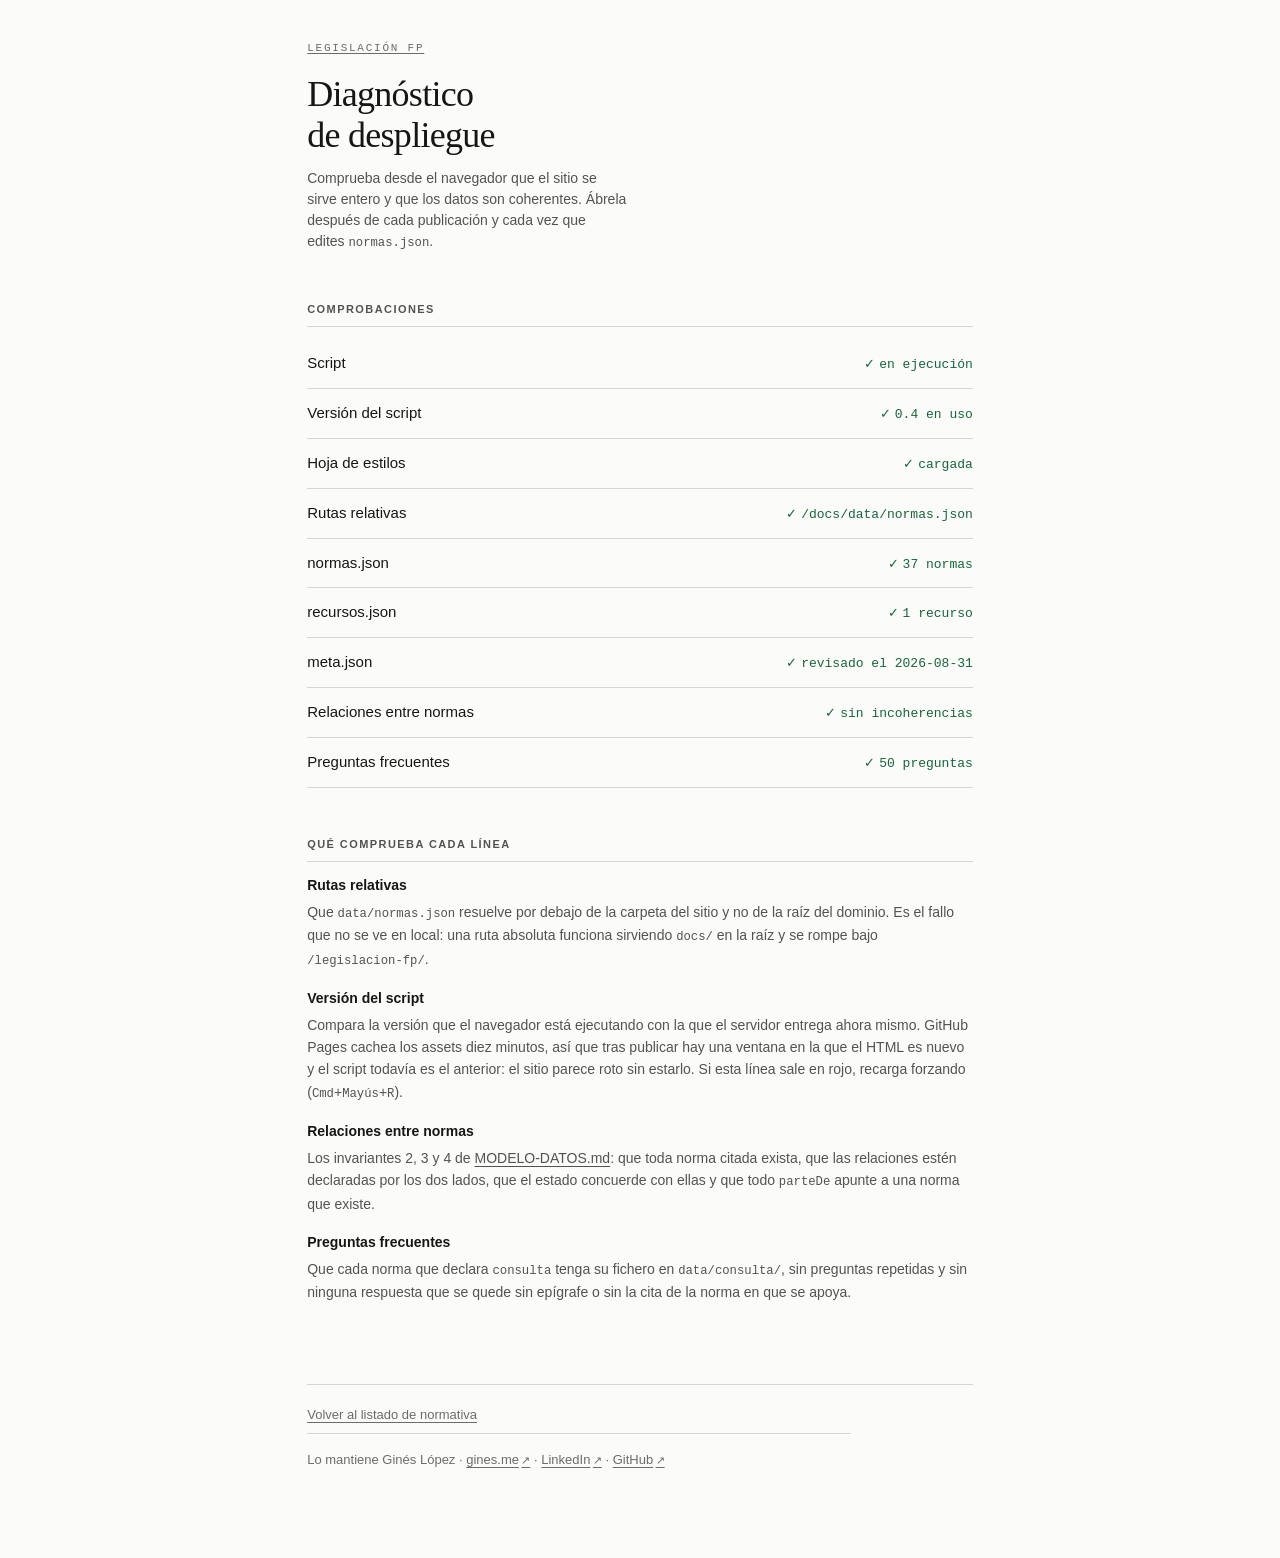
==== commit cb0e4558: "Fase 3 v0.4" ====
--- a/docs/diagnostico.html
+++ b/docs/diagnostico.html
@@ -24,6 +24,9 @@
       <ul class="diagnostico">
         <li class="comprobacion" data-resultado="pendiente" data-prueba="js">
           <span>Script</span><span class="comprobacion__resultado">comprobando</span>
+        </li>
+        <li class="comprobacion" data-resultado="pendiente" data-prueba="version">
+          <span>Versión del script</span><span class="comprobacion__resultado">comprobando</span>
         </li>
         <li class="comprobacion" data-resultado="pendiente" data-prueba="css">
           <span>Hoja de estilos</span><span class="comprobacion__resultado">comprobando</span>
@@ -63,6 +66,8 @@
       <dl class="glosario">
         <dt>Rutas relativas</dt>
         <dd>Que <code>data/normas.json</code> resuelve por debajo de la carpeta del sitio y no de la raíz del dominio. Es el fallo que no se ve en local: una ruta absoluta funciona sirviendo <code>docs/</code> en la raíz y se rompe bajo <code>/legislacion-fp/</code>.</dd>
+        <dt>Versión del script</dt>
+        <dd>Compara la versión que el navegador está ejecutando con la que el servidor entrega ahora mismo. GitHub Pages cachea los assets diez minutos, así que tras publicar hay una ventana en la que el HTML es nuevo y el script todavía es el anterior: el sitio parece roto sin estarlo. Si esta línea sale en rojo, recarga forzando (<code>Cmd</code>+<code>Mayús</code>+<code>R</code>).</dd>
         <dt>Relaciones entre normas</dt>
         <dd>Los invariantes 2, 3 y 4 de <a href="https://github.com/gines-lopez/legislacion-fp/blob/main/MODELO-DATOS.md">MODELO-DATOS.md</a>: que toda norma citada exista, que las relaciones estén declaradas por los dos lados, que el estado concuerde con ellas y que todo <code>parteDe</code> apunte a una norma que existe.</dd>
         <dt>Preguntas frecuentes</dt>
--- a/docs/assets/css/base.css
+++ b/docs/assets/css/base.css
@@ -813,8 +813,8 @@
 
 .tema + .tema { margin-top: calc(var(--paso) * 9); }
 /* El índice lleva aquí desde arriba: hay que dejar aire al saltar. */
-.tema { scroll-margin-top: calc(var(--paso) * 4); }
-.pregunta { scroll-margin-top: calc(var(--paso) * 4); }
+.tema { scroll-margin-top: calc(var(--paso) * 6); }
+.pregunta { scroll-margin-top: calc(var(--paso) * 6); }
 
 .tema__rotulo {
   display: flex;
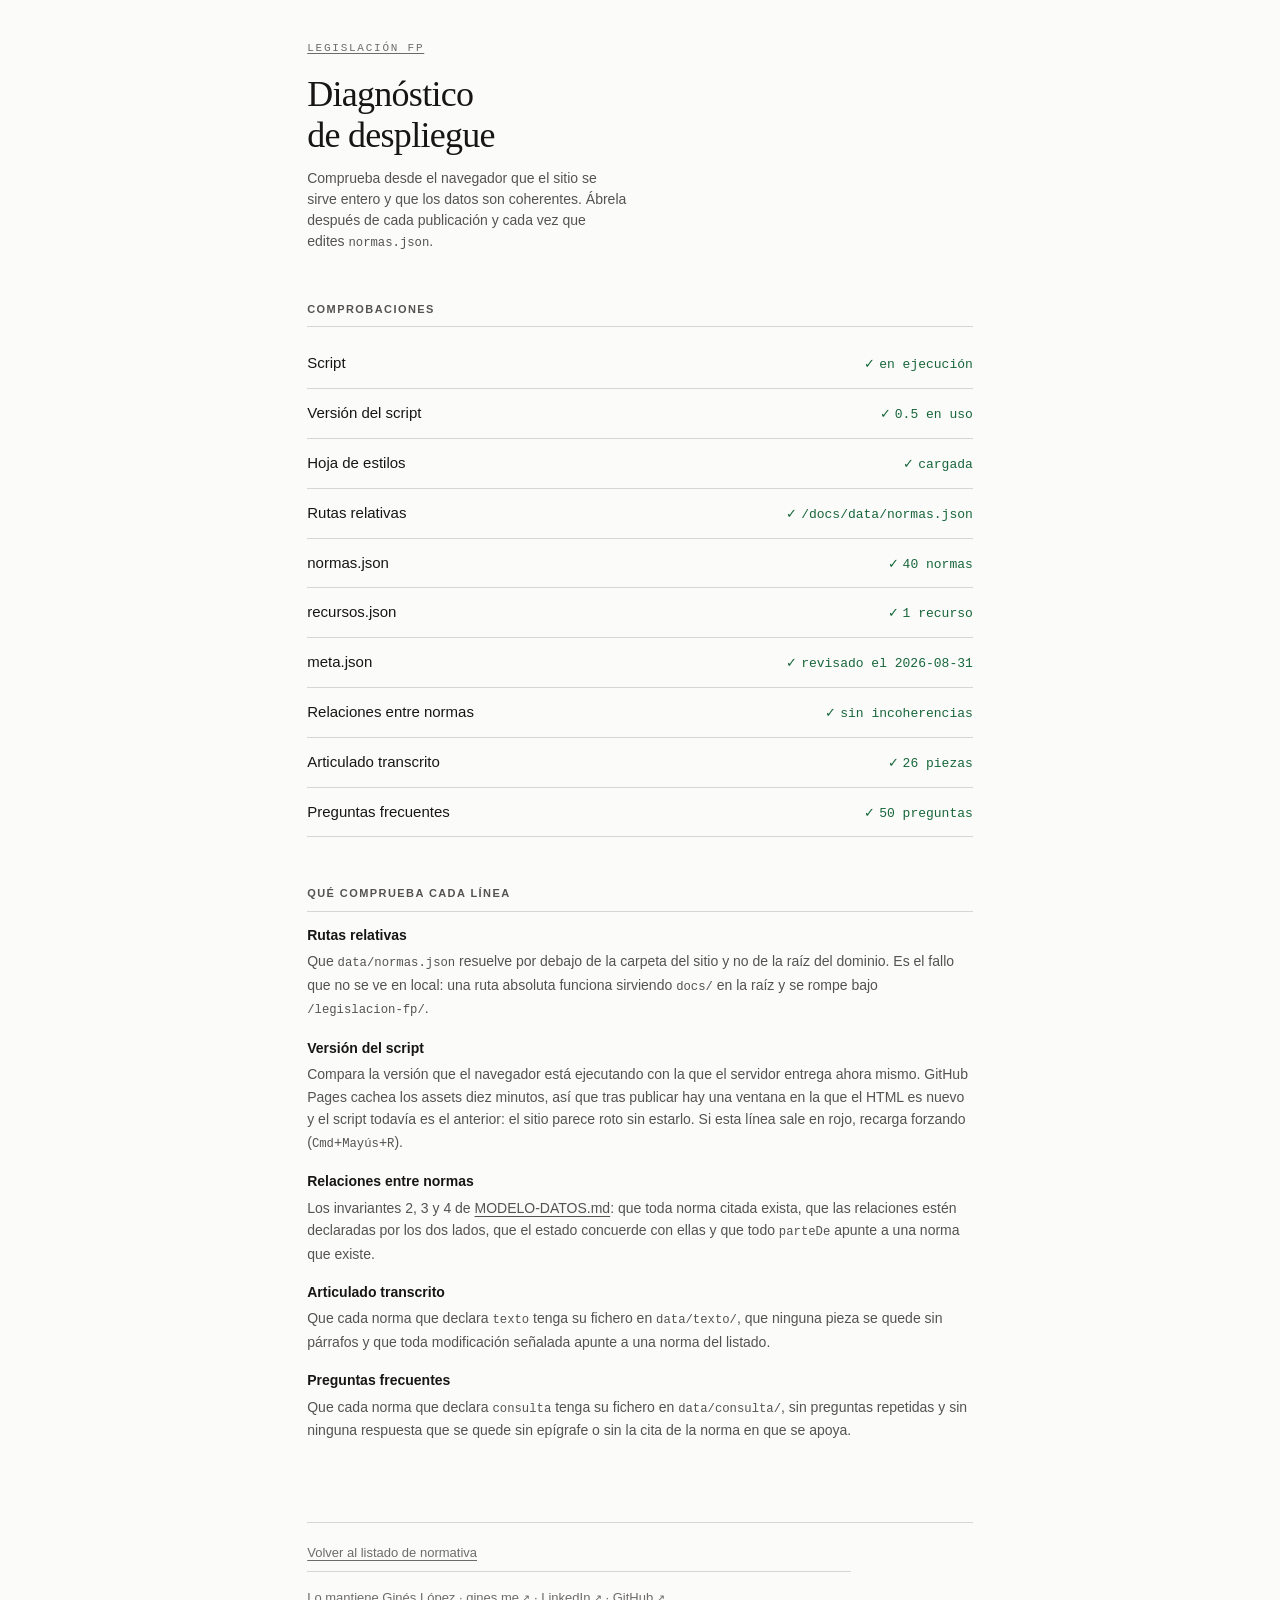
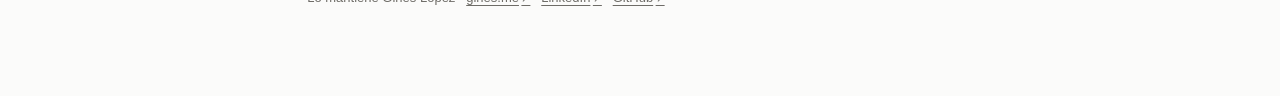
==== commit c811dafc: "Añadir evaluación 2" ====
--- a/docs/diagnostico.html
+++ b/docs/diagnostico.html
@@ -46,6 +46,9 @@
         <li class="comprobacion" data-resultado="pendiente" data-prueba="invariantes">
           <span>Relaciones entre normas</span><span class="comprobacion__resultado">comprobando</span>
         </li>
+        <li class="comprobacion" data-resultado="pendiente" data-prueba="texto">
+          <span>Articulado transcrito</span><span class="comprobacion__resultado">comprobando</span>
+        </li>
         <li class="comprobacion" data-resultado="pendiente" data-prueba="consulta">
           <span>Preguntas frecuentes</span><span class="comprobacion__resultado">comprobando</span>
         </li>
@@ -70,6 +73,8 @@
         <dd>Compara la versión que el navegador está ejecutando con la que el servidor entrega ahora mismo. GitHub Pages cachea los assets diez minutos, así que tras publicar hay una ventana en la que el HTML es nuevo y el script todavía es el anterior: el sitio parece roto sin estarlo. Si esta línea sale en rojo, recarga forzando (<code>Cmd</code>+<code>Mayús</code>+<code>R</code>).</dd>
         <dt>Relaciones entre normas</dt>
         <dd>Los invariantes 2, 3 y 4 de <a href="https://github.com/gines-lopez/legislacion-fp/blob/main/MODELO-DATOS.md">MODELO-DATOS.md</a>: que toda norma citada exista, que las relaciones estén declaradas por los dos lados, que el estado concuerde con ellas y que todo <code>parteDe</code> apunte a una norma que existe.</dd>
+        <dt>Articulado transcrito</dt>
+        <dd>Que cada norma que declara <code>texto</code> tenga su fichero en <code>data/texto/</code>, que ninguna pieza se quede sin párrafos y que toda modificación señalada apunte a una norma del listado.</dd>
         <dt>Preguntas frecuentes</dt>
         <dd>Que cada norma que declara <code>consulta</code> tenga su fichero en <code>data/consulta/</code>, sin preguntas repetidas y sin ninguna respuesta que se quede sin epígrafe o sin la cita de la norma en que se apoya.</dd>
       </dl>
--- a/docs/assets/css/base.css
+++ b/docs/assets/css/base.css
@@ -515,7 +515,7 @@
 
 /* La ficha se centra y ocupa más de la mitad de la pantalla, pero nunca menos
    que la medida de lectura: por debajo de eso el texto legal no se lee. */
-#vista-ficha {
+#vista-ficha, .norma__cuerpo, .cabecera--norma, .contenido:has(.norma__cuerpo) > .cargando {
   width: min(100%, max(56vw, var(--medida)));
   margin-inline: auto;
   /* .hoja reserva el canal a su izquierda, así que centrar dentro de ella deja
@@ -616,6 +616,34 @@
   color: var(--tinta-media);
 }
 
+/* El articulado transcrito va antes que los enlaces al diario, pero avisando
+   de lo que es: ayuda a la lectura, no texto auténtico (D7). */
+.ficha__transcripcion {
+  margin: 0 0 calc(var(--paso) * 4);
+  padding-bottom: calc(var(--paso) * 3);
+  border-bottom: 1px solid var(--filete);
+  font-family: var(--fuente-ui);
+  font-size: 0.9375rem;
+}
+
+.ficha__transcripcion-nota {
+  display: block;
+  margin-top: calc(var(--paso) * 1);
+  font-family: var(--fuente-dato);
+  font-size: 0.6875rem;
+  letter-spacing: 0.08em;
+  text-transform: uppercase;
+  color: var(--tinta-tenue);
+}
+
+.pregunta__vertambien {
+  margin: calc(var(--paso) * 3) 0 0;
+  font-family: var(--fuente-ui);
+  font-size: 0.8125rem;
+}
+
+.pregunta__vertambien::before { content: "→"; margin-right: 0.6ch; color: var(--tinta-tenue); }
+
 .enlaces { margin: 0; padding: 0; list-style: none; }
 .enlaces li + li { margin-top: calc(var(--paso) * 2); }
 .enlaces li { font-family: var(--fuente-ui); font-size: 0.9375rem; }
@@ -789,6 +817,122 @@
 .parte__nombre { margin: calc(var(--paso) * 1) 0 0; font-size: 0.9375rem; line-height: 1.45; }
 .parte__resumen { margin: calc(var(--paso) * 2) 0 0; font-size: 0.875rem; line-height: 1.55; color: var(--tinta-media); }
 
+/* --- Articulado de una norma ----------------------------------------------- */
+
+.cabecera--norma { display: block; }
+.cabecera--norma .volver { margin: calc(var(--paso) * 5) 0 calc(var(--paso) * 6); }
+
+.norma__cuerpo { margin-top: calc(var(--paso) * 6); }
+
+/* Cada artículo cuelga del canal, como las normas del listado, pero con filete
+   fino: aquí el trazo no codifica vigencia, solo separa. El artículo que una
+   norma posterior ha modificado sí lleva trazo doble, que es el mismo signo
+   que «modificada» en el listado. */
+.articulo {
+  padding: calc(var(--paso) * 5) 0 calc(var(--paso) * 6) calc(var(--canal) - 1px);
+  border-left: 1px solid var(--filete);
+}
+
+.articulo + .articulo { padding-top: calc(var(--paso) * 6); }
+
+.articulo[data-modificado="si"] {
+  border-left: var(--trazo) double var(--tinta);
+  padding-left: calc(var(--canal) - var(--trazo));
+}
+
+.articulo__rotulo {
+  display: flex;
+  flex-wrap: wrap;
+  align-items: baseline;
+  gap: 0 1ch;
+  margin: 0 0 calc(var(--paso) * 3);
+}
+
+.articulo__numero {
+  font-family: var(--fuente-dato);
+  font-size: 0.8125rem;
+  font-weight: 600;
+  letter-spacing: 0.08em;
+  text-transform: uppercase;
+  color: var(--tinta-tenue);
+}
+
+.articulo__titulo { font-size: 1.0625rem; font-weight: 400; line-height: 1.35; }
+
+/* Que un artículo esté modificado no se deduce: se dice, con la norma que lo
+   cambió y desde cuándo. */
+.articulo__nota {
+  margin: 0 0 calc(var(--paso) * 4);
+  padding: calc(var(--paso) * 2) 0 calc(var(--paso) * 2) calc(var(--paso) * 3);
+  border-left: 2px solid var(--tinta-tenue);
+  font-family: var(--fuente-ui);
+  font-size: 0.8125rem;
+  line-height: 1.55;
+  color: var(--tinta-media);
+}
+
+.articulo__parrafo { margin: 0 0 calc(var(--paso) * 3); font-size: 0.9375rem; line-height: 1.6; }
+.articulo__parrafo--guion { padding-left: calc(var(--paso) * 4); }
+.articulo__parrafo--letra { padding-left: calc(var(--paso) * 4); }
+.articulo__parrafo--apartado { margin-top: calc(var(--paso) * 4); }
+
+.articulo:focus { outline: none; }
+.articulo:focus-visible { outline: 2px solid var(--tinta); outline-offset: 4px; }
+
+/* --- Índice del articulado -------------------------------------------------- */
+
+.indice__caja { margin-bottom: calc(var(--paso) * 8); }
+
+.indice__resumen {
+  cursor: pointer;
+  list-style: none;
+  display: flex;
+  align-items: baseline;
+  justify-content: space-between;
+  gap: calc(var(--paso) * 3);
+}
+
+.indice__resumen::-webkit-details-marker { display: none; }
+.indice__resumen:focus-visible { outline: 2px solid var(--tinta); outline-offset: 2px; }
+
+.indice { margin: 0; padding: 0; list-style: none; }
+
+.indice a {
+  display: flex;
+  gap: 1ch;
+  padding: calc(var(--paso) * 1.5) 0;
+  font-family: var(--fuente-ui);
+  font-size: 0.8125rem;
+  line-height: 1.4;
+  text-decoration: none;
+  color: var(--tinta-media);
+}
+
+.indice a:hover, .indice a:focus-visible { color: var(--tinta); text-decoration: underline; text-underline-offset: 0.2em; }
+
+.indice__numero {
+  flex: none;
+  width: 2ch;
+  text-align: right;
+  font-family: var(--fuente-dato);
+  font-size: 0.75rem;
+  color: var(--tinta-tenue);
+}
+
+.indice__grupo {
+  margin: calc(var(--paso) * 5) 0 calc(var(--paso) * 1);
+  font-family: var(--fuente-ui);
+  font-size: 0.625rem;
+  font-weight: 600;
+  letter-spacing: 0.14em;
+  text-transform: uppercase;
+  color: var(--tinta-tenue);
+}
+
+.indice--disposiciones .indice__numero { width: auto; }
+
+.aviso__detalle { display: block; margin-top: calc(var(--paso) * 2); color: var(--tinta-tenue); }
+
 /* --- Preguntas frecuentes -------------------------------------------------- */
 
 /* Cincuenta preguntas no caben abiertas: se listan los enunciados y se abre lo
@@ -814,6 +958,7 @@
 .tema + .tema { margin-top: calc(var(--paso) * 9); }
 /* El índice lleva aquí desde arriba: hay que dejar aire al saltar. */
 .tema { scroll-margin-top: calc(var(--paso) * 6); }
+.articulo { scroll-margin-top: calc(var(--paso) * 6); }
 .pregunta { scroll-margin-top: calc(var(--paso) * 6); }
 
 .tema__rotulo {
@@ -1079,6 +1224,44 @@
   }
 
   .ficha__lateral .apartado:first-child { margin-top: 0; }
+
+  /* La cabecera del articulado usa las mismas columnas que el cuerpo, para que
+     el aviso de consolidación caiga justo encima del índice. */
+  .cabecera--norma {
+    display: grid;
+    grid-template-columns: minmax(0, 2.1fr) minmax(14rem, 1fr);
+    align-items: start;
+    column-gap: calc(var(--paso) * 14);
+  }
+
+  .cabecera--norma .marca,
+  .cabecera--norma .volver,
+  .cabecera--norma > div { grid-column: 1; }
+  .cabecera--norma .aviso { grid-column: 2; grid-row: 1 / span 3; margin-top: 0; padding-top: 0; border-top: 0; }
+
+  .norma__cuerpo {
+    display: grid;
+    grid-template-columns: minmax(0, 2.1fr) minmax(14rem, 1fr);
+    align-items: start;
+    column-gap: calc(var(--paso) * 14);
+  }
+
+  /* El índice va primero en el documento; aquí se coloca a la derecha. */
+  .norma__texto   { grid-column: 1; grid-row: 1; }
+  .norma__lateral { grid-column: 2; grid-row: 1; }
+
+  .norma__lateral {
+    position: sticky;
+    top: calc(var(--paso) * 6);
+    max-height: calc(100vh - var(--paso) * 12);
+    overflow-y: auto;
+    padding-left: calc(var(--paso) * 5);
+    border-left: 1px solid var(--filete);
+  }
+
+  .norma__lateral .apartado:first-child { margin-top: 0; }
+  /* En el lateral el índice está siempre abierto: el resumen no invita a pulsar. */
+  .norma__lateral .indice__resumen { cursor: default; }
 }
 
 @media (min-width: 90rem) {
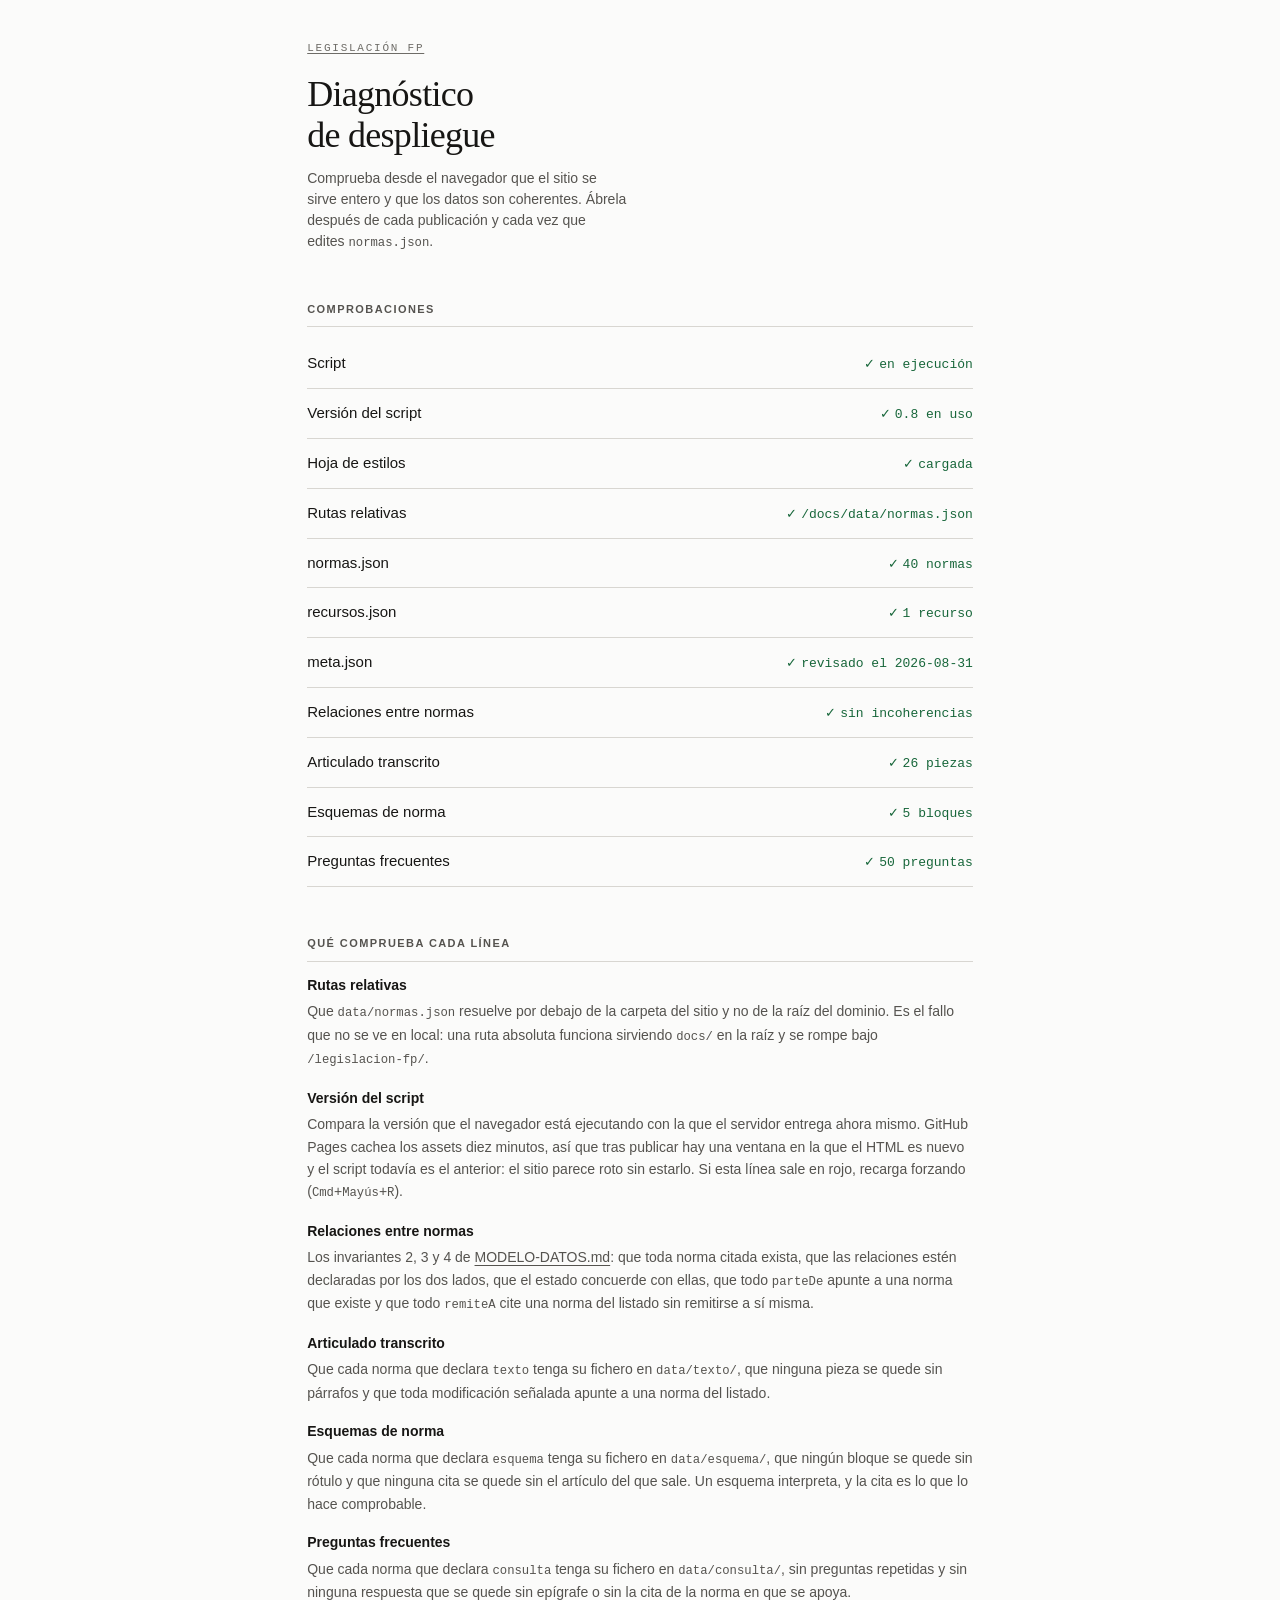
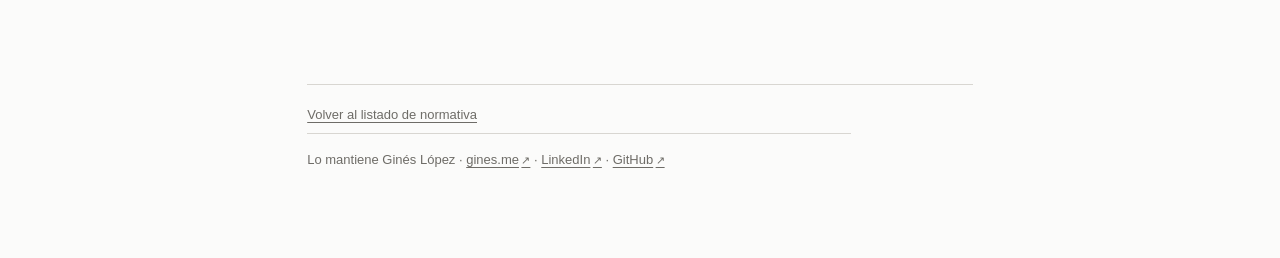
==== commit f88aba52: "Fin Fase 4.1" ====
--- a/docs/diagnostico.html
+++ b/docs/diagnostico.html
@@ -49,6 +49,9 @@
         <li class="comprobacion" data-resultado="pendiente" data-prueba="texto">
           <span>Articulado transcrito</span><span class="comprobacion__resultado">comprobando</span>
         </li>
+        <li class="comprobacion" data-resultado="pendiente" data-prueba="esquema">
+          <span>Esquemas de norma</span><span class="comprobacion__resultado">comprobando</span>
+        </li>
         <li class="comprobacion" data-resultado="pendiente" data-prueba="consulta">
           <span>Preguntas frecuentes</span><span class="comprobacion__resultado">comprobando</span>
         </li>
@@ -72,9 +75,11 @@
         <dt>Versión del script</dt>
         <dd>Compara la versión que el navegador está ejecutando con la que el servidor entrega ahora mismo. GitHub Pages cachea los assets diez minutos, así que tras publicar hay una ventana en la que el HTML es nuevo y el script todavía es el anterior: el sitio parece roto sin estarlo. Si esta línea sale en rojo, recarga forzando (<code>Cmd</code>+<code>Mayús</code>+<code>R</code>).</dd>
         <dt>Relaciones entre normas</dt>
-        <dd>Los invariantes 2, 3 y 4 de <a href="https://github.com/gines-lopez/legislacion-fp/blob/main/MODELO-DATOS.md">MODELO-DATOS.md</a>: que toda norma citada exista, que las relaciones estén declaradas por los dos lados, que el estado concuerde con ellas y que todo <code>parteDe</code> apunte a una norma que existe.</dd>
+        <dd>Los invariantes 2, 3 y 4 de <a href="https://github.com/gines-lopez/legislacion-fp/blob/main/MODELO-DATOS.md">MODELO-DATOS.md</a>: que toda norma citada exista, que las relaciones estén declaradas por los dos lados, que el estado concuerde con ellas, que todo <code>parteDe</code> apunte a una norma que existe y que todo <code>remiteA</code> cite una norma del listado sin remitirse a sí misma.</dd>
         <dt>Articulado transcrito</dt>
         <dd>Que cada norma que declara <code>texto</code> tenga su fichero en <code>data/texto/</code>, que ninguna pieza se quede sin párrafos y que toda modificación señalada apunte a una norma del listado.</dd>
+        <dt>Esquemas de norma</dt>
+        <dd>Que cada norma que declara <code>esquema</code> tenga su fichero en <code>data/esquema/</code>, que ningún bloque se quede sin rótulo y que ninguna cita se quede sin el artículo del que sale. Un esquema interpreta, y la cita es lo que lo hace comprobable.</dd>
         <dt>Preguntas frecuentes</dt>
         <dd>Que cada norma que declara <code>consulta</code> tenga su fichero en <code>data/consulta/</code>, sin preguntas repetidas y sin ninguna respuesta que se quede sin epígrafe o sin la cita de la norma en que se apoya.</dd>
       </dl>
--- a/docs/assets/css/base.css
+++ b/docs/assets/css/base.css
@@ -142,6 +142,21 @@
   line-height: 1.15;
   letter-spacing: -0.02em;
   text-wrap: balance;
+}
+
+/* El título es la vuelta al listado sin filtros, pero no se pinta como enlace:
+   subrayarlo lo convertiría en un botón enorme en mitad de la cabecera. Se
+   descubre al pasar por encima y al tabular. */
+.cabecera__titulo a {
+  color: inherit;
+  text-decoration: none;
+}
+
+.cabecera__titulo a:hover,
+.cabecera__titulo a:focus-visible {
+  text-decoration: underline;
+  text-underline-offset: 0.12em;
+  text-decoration-thickness: 1px;
 }
 
 .cabecera__nota {
@@ -458,6 +473,16 @@
   color: var(--tinta-tenue);
 }
 
+/* Que una norma tenga el texto aquí es lo más útil que puede decir su tarjeta,
+   así que va antes que las relaciones y sin el «→» de estas: no lleva a otra
+   norma, lleva al texto de esta. */
+.norma__transcrito {
+  margin: calc(var(--paso) * 3) 0 0;
+  font-family: var(--fuente-ui);
+  font-size: 0.8125rem;
+  font-weight: 600;
+}
+
 .norma__relacion {
   margin: calc(var(--paso) * 3) 0 0;
   font-family: var(--fuente-ui);
@@ -515,7 +540,8 @@
 
 /* La ficha se centra y ocupa más de la mitad de la pantalla, pero nunca menos
    que la medida de lectura: por debajo de eso el texto legal no se lee. */
-#vista-ficha, .norma__cuerpo, .cabecera--norma, .contenido:has(.norma__cuerpo) > .cargando {
+#vista-ficha, .norma__cuerpo, .cabecera--norma, #portada,
+.contenido:has(.norma__cuerpo) > .cargando {
   width: min(100%, max(56vw, var(--medida)));
   margin-inline: auto;
   /* .hoja reserva el canal a su izquierda, así que centrar dentro de ella deja
@@ -556,8 +582,12 @@
 }
 
 .ficha__id--nombre { text-transform: none; font-size: clamp(1rem, 3.2vw, 1.1875rem); }
-.ficha__id:focus { outline: none; }
-.ficha__id:focus-visible { outline: 2px solid var(--tinta); outline-offset: 4px; }
+/* El título recibe el foco al cambiar de vista para que quien navegue con
+   teclado o con lector de pantalla aterrice en el asunto de la página. Pero un
+   encabezado no es un control: no hay nada que pulsar ahí, y un recuadro
+   alrededor del título dice que sí lo hay. El foco viaja y se anuncia; el
+   recuadro se queda para lo que de verdad se acciona. */
+.ficha__id:focus, .ficha__id:focus-visible { outline: none; }
 
 .ficha__meta {
   display: flex;
@@ -616,11 +646,13 @@
   color: var(--tinta-media);
 }
 
-/* El articulado transcrito va antes que los enlaces al diario, pero avisando
-   de lo que es: ayuda a la lectura, no texto auténtico (D7). */
+/* El articulado transcrito va justo debajo del resumen, que es donde se decide
+   si hace falta leer la norma entera, y avisando de lo que es: ayuda a la
+   lectura, no texto auténtico (D7). */
 .ficha__transcripcion {
-  margin: 0 0 calc(var(--paso) * 4);
-  padding-bottom: calc(var(--paso) * 3);
+  margin: calc(var(--paso) * 6) 0 0;
+  padding: calc(var(--paso) * 3) 0;
+  border-top: 1px solid var(--filete);
   border-bottom: 1px solid var(--filete);
   font-family: var(--fuente-ui);
   font-size: 0.9375rem;
@@ -876,8 +908,7 @@
 .articulo__parrafo--letra { padding-left: calc(var(--paso) * 4); }
 .articulo__parrafo--apartado { margin-top: calc(var(--paso) * 4); }
 
-.articulo:focus { outline: none; }
-.articulo:focus-visible { outline: 2px solid var(--tinta); outline-offset: 4px; }
+.articulo:focus, .articulo:focus-visible { outline: none; }
 
 /* --- Índice del articulado -------------------------------------------------- */
 
@@ -1039,6 +1070,16 @@
 
 /* --- Respuestas encontradas por el buscador -------------------------------- */
 
+/* «Remite a» no es «modifica»: sin esta línea, ver una norma debajo de otra se
+   lee como una reforma. */
+.relaciones__nota {
+  margin: 0 0 calc(var(--paso) * 4);
+  font-family: var(--fuente-ui);
+  font-size: 0.8125rem;
+  line-height: 1.55;
+  color: var(--tinta-media);
+}
+
 .respuestas { margin-top: calc(var(--paso) * 10); max-width: var(--medida); }
 
 .respuestas__nota {
@@ -1063,6 +1104,97 @@
 }
 
 .respuestas__resto { margin: calc(var(--paso) * 5) 0 0; font-family: var(--fuente-ui); font-size: 0.8125rem; }
+
+/* --- Piezas de articulado encontradas por el buscador ---------------------- */
+
+/* Una respuesta es lenguaje llano y no lleva filete; una pieza de articulado es
+   la letra de la norma, así que llega con el mismo canal y el mismo trazo que
+   tiene en la página del texto: sólido si está como se publicó, doble si una
+   norma posterior la cambió. El resultado se parece a lo que se va a abrir, y
+   el trazo doble avisa antes de citar de memoria un artículo reformado. */
+
+.piezas { margin-top: calc(var(--paso) * 10); max-width: var(--medida); }
+
+.piezas__nota {
+  margin: 0 0 calc(var(--paso) * 5);
+  font-family: var(--fuente-ui);
+  font-size: 0.75rem;
+  color: var(--tinta-tenue);
+}
+
+.piezas__lista { margin: 0; padding: 0; list-style: none; }
+
+.pieza {
+  padding-left: calc(var(--canal) - 1px);
+  border-left: 1px solid var(--filete);
+}
+
+.pieza[data-modificado="si"] {
+  border-left: var(--trazo) double var(--tinta);
+  padding-left: calc(var(--canal) - var(--trazo));
+}
+
+.pieza + .pieza { margin-top: calc(var(--paso) * 6); }
+
+.pieza__norma {
+  margin: 0 0 calc(var(--paso) * 1);
+  font-family: var(--fuente-dato);
+  font-size: 0.6875rem;
+  letter-spacing: 0.08em;
+  text-transform: uppercase;
+  color: var(--tinta-tenue);
+}
+
+.pieza__rotulo { margin: 0; }
+.pieza__rotulo a { text-decoration: none; }
+.pieza__rotulo a:hover .pieza__titulo,
+.pieza__rotulo a:focus-visible .pieza__titulo { text-decoration: underline; text-underline-offset: 0.2em; }
+
+.pieza__numero {
+  font-family: var(--fuente-dato);
+  font-size: 0.8125rem;
+  font-weight: 600;
+  letter-spacing: 0.08em;
+  text-transform: uppercase;
+  color: var(--tinta-media);
+}
+
+.pieza__titulo { font-size: 1rem; line-height: 1.35; }
+
+.pieza__fragmento {
+  margin: calc(var(--paso) * 2) 0 0;
+  font-size: 0.9375rem;
+  line-height: 1.55;
+  color: var(--tinta-media);
+}
+
+.pieza__nota {
+  margin: calc(var(--paso) * 2) 0 0;
+  font-family: var(--fuente-ui);
+  font-size: 0.75rem;
+  line-height: 1.5;
+  color: var(--tinta-tenue);
+}
+
+.piezas__resto { margin: calc(var(--paso) * 6) 0 0; font-family: var(--fuente-ui); font-size: 0.8125rem; }
+
+/* --- Lo que se buscó, resaltado dentro del articulado ---------------------- */
+
+/* Se llega desde el listado con «q» en la URL y las coincidencias marcadas. Sin
+   esta línea, las marcas aparecerían sin explicación en un texto que no tiene
+   buscador propio. */
+.buscado {
+  margin: 0 0 calc(var(--paso) * 8);
+  padding: calc(var(--paso) * 3) 0;
+  border-top: 1px solid var(--filete);
+  border-bottom: 1px solid var(--filete);
+  font-family: var(--fuente-ui);
+  font-size: 0.8125rem;
+  line-height: 1.6;
+  color: var(--tinta-media);
+}
+
+.buscado strong { color: var(--tinta); font-weight: 600; }
 
 /* --- Diagnóstico ---------------------------------------------------------- */
 
@@ -1285,20 +1417,726 @@
   .norma--vuelta { background: var(--realce); }
 }
 
+/* --- Esquema de una norma -------------------------------------------------- */
+
+/* Una página distinta de las otras dos y a propósito: el listado se escanea, el
+   articulado se lee y esto se estudia. Sigue siendo la misma escala de grises y
+   las mismas tres tipografías (D5); lo que cambia es que aquí la estructura de
+   la ley es el contenido, así que se dibuja en vez de describirse. */
+
+.tesis {
+  margin: 0;
+  max-width: 44rem;
+  font-size: clamp(1.0625rem, 2.4vw, 1.25rem);
+  line-height: 1.55;
+  text-wrap: pretty;
+}
+
+/* Las cifras de la ley. No son adorno: dicen de qué tamaño es lo que se va a
+   leer antes de empezar a leerlo. */
+.cifras {
+  display: flex;
+  flex-wrap: wrap;
+  gap: calc(var(--paso) * 5) calc(var(--paso) * 9);
+  margin: calc(var(--paso) * 9) 0 0;
+  padding: calc(var(--paso) * 5) 0;
+  border-top: 1px solid var(--filete);
+  border-bottom: 1px solid var(--filete);
+}
+
+.cifra { margin: 0; }
+
+.cifra__dato {
+  margin: 0;
+  font-family: var(--fuente-titulo);
+  font-size: 1.75rem;
+  font-weight: 400;
+  line-height: 1;
+  letter-spacing: -0.02em;
+}
+
+.cifra__dato[data-mono="si"] {
+  font-family: var(--fuente-dato);
+  font-size: 1.0625rem;
+  letter-spacing: 0;
+}
+
+.cifra__rotulo {
+  margin: calc(var(--paso) * 2) 0 0;
+  font-family: var(--fuente-ui);
+  font-size: 0.6875rem;
+  letter-spacing: 0.1em;
+  text-transform: uppercase;
+  color: var(--tinta-tenue);
+}
+
+.cifra__nota { display: block; letter-spacing: 0.04em; text-transform: none; }
+
+/* --- Bloques del esquema --------------------------------------------------- */
+
+.bloque-esquema { margin-top: calc(var(--paso) * 20); scroll-margin-top: calc(var(--paso) * 6); }
+.bloque-esquema:first-child { margin-top: calc(var(--paso) * 12); }
+.bloque-esquema:focus { outline: none; }
+
+.bloque-esquema__rotulo {
+  display: flex;
+  align-items: baseline;
+  justify-content: space-between;
+  gap: calc(var(--paso) * 3);
+  margin: 0 0 calc(var(--paso) * 4);
+  padding-bottom: calc(var(--paso) * 3);
+  border-bottom: 2px solid var(--tinta);
+  font-size: 1.375rem;
+  font-weight: 400;
+  line-height: 1.2;
+  letter-spacing: -0.015em;
+}
+
+.bloque-esquema__entradilla {
+  margin: 0 0 calc(var(--paso) * 8);
+  max-width: var(--medida);
+  font-size: 0.9375rem;
+  line-height: 1.65;
+  color: var(--tinta-media);
+}
+
+.bloque-esquema__nota {
+  margin: calc(var(--paso) * 6) 0 0;
+  font-family: var(--fuente-ui);
+  font-size: 0.75rem;
+  line-height: 1.55;
+  color: var(--tinta-tenue);
+}
+
+/* --- La frase de la ley en que se apoya cada afirmación --------------------- */
+
+/* Es la pieza que separa un esquema de una opinión sobre la ley: debajo de cada
+   cifra y de cada regla va la frase original y el artículo del que sale. Se
+   distingue por filete y por la monoespaciada, nunca por fondo, porque en papel
+   los fondos no se imprimen (D25). */
+.apoyo {
+  margin: calc(var(--paso) * 2) 0 0;
+  padding-left: calc(var(--paso) * 3);
+  border-left: 2px solid var(--filete);
+  font-family: var(--fuente-dato);
+  font-size: 0.6875rem;
+  line-height: 1.7;
+  color: var(--tinta-media);
+}
+
+.apoyo__texto::before { content: "«"; }
+.apoyo__texto::after { content: "»"; }
+
+.apoyo__fuente {
+  display: block;
+  margin-top: calc(var(--paso) * 1);
+  font-family: var(--fuente-ui);
+  font-size: 0.625rem;
+  letter-spacing: 0.1em;
+  text-transform: uppercase;
+  color: var(--tinta-tenue);
+}
+
+/* Los números de artículo, que llevan al BOE. Cuadrados y monoespaciados: son
+   coordenadas, no prosa. */
+.pieza-articulos {
+  display: flex;
+  flex-wrap: wrap;
+  align-items: baseline;
+  gap: calc(var(--paso) * 1.5);
+  margin: calc(var(--paso) * 5) 0 0;
+}
+
+.pieza-articulos__rotulo {
+  margin-right: calc(var(--paso) * 1);
+  font-family: var(--fuente-ui);
+  font-size: 0.625rem;
+  font-weight: 600;
+  letter-spacing: 0.12em;
+  text-transform: uppercase;
+  color: var(--tinta-tenue);
+}
+
+.art {
+  display: inline-block;
+  min-width: 2.1em;
+  padding: calc(var(--paso) * 0.5) calc(var(--paso) * 1.5);
+  border: 1px solid var(--filete);
+  font-family: var(--fuente-dato);
+  font-size: 0.75rem;
+  text-align: center;
+  text-decoration: none;
+  color: var(--tinta-media);
+}
+
+.art:hover, .art:focus-visible { border-color: var(--tinta); color: var(--tinta); }
+
+/* --- La escalera de grados ------------------------------------------------- */
+
+/* Los cinco grados no son una lista: son una secuencia acumulable, y eso es lo
+   que hay que ver. Cada peldaño se sangra sobre el anterior y entre dos va la
+   regla que dice cómo se sube del uno al otro. El sangrado se para en tres
+   pasos para que en pantallas estrechas siga cabiendo el texto. */
+.escalera { margin: 0; padding: 0; list-style: none; }
+
+.peldano {
+  position: relative;
+  margin-left: calc(min(var(--nivel), 3) * var(--paso) * 4);
+  padding: calc(var(--paso) * 6) 0 calc(var(--paso) * 6) calc(var(--canal) - 1px);
+  border-left: 1px solid var(--filete);
+}
+
+/* El grado que le toca a quien consulta este sitio. Sin color: filete más
+   grueso y el nombre en negrita, que es toda la jerarquía que hace falta. */
+.peldano[data-destacado="si"] {
+  border-left: 3px solid var(--tinta);
+  padding-left: calc(var(--canal) - 3px);
+}
+
+.peldano[data-destacado="si"] .peldano__nombre { font-weight: 600; }
+
+.peldano__cabeza {
+  display: flex;
+  align-items: baseline;
+  gap: calc(var(--paso) * 3);
+  margin-bottom: calc(var(--paso) * 3);
+}
+
+.peldano__letra {
+  flex: none;
+  width: 1.9em;
+  padding: calc(var(--paso) * 1) 0;
+  border: 1px solid var(--tinta);
+  font-family: var(--fuente-dato);
+  font-size: 0.9375rem;
+  font-weight: 600;
+  line-height: 1.2;
+  text-align: center;
+}
+
+.peldano[data-destacado="si"] .peldano__letra {
+  background: var(--tinta);
+  color: var(--papel);
+}
+
+.peldano__nombre {
+  margin: 0;
+  font-size: 1.125rem;
+  font-weight: 400;
+  line-height: 1.3;
+}
+
+.peldano__que {
+  margin: 0 0 calc(var(--paso) * 5);
+  max-width: var(--medida);
+  font-size: 0.9375rem;
+  line-height: 1.6;
+}
+
+/* La regla de acumulación vive ENTRE dos peldaños, no dentro de uno: es lo que
+   convierte cinco fichas sueltas en una escalera. */
+.acumula {
+  margin: calc(var(--paso) * 6) 0 0;
+  padding-left: calc(var(--paso) * 6);
+  position: relative;
+  max-width: var(--medida);
+  font-family: var(--fuente-ui);
+  font-size: 0.8125rem;
+  line-height: 1.6;
+}
+
+.acumula::before {
+  content: "↓";
+  position: absolute;
+  left: 0;
+  font-size: 1rem;
+  line-height: 1.3;
+  color: var(--tinta-tenue);
+}
+
+/* --- Listas clave/valor ---------------------------------------------------- */
+
+.datos { margin: 0; }
+
+.dato {
+  display: grid;
+  grid-template-columns: 1fr;
+  gap: calc(var(--paso) * 1);
+  padding: calc(var(--paso) * 3) 0;
+  border-top: 1px solid var(--filete);
+}
+
+.dato__clave {
+  font-family: var(--fuente-ui);
+  font-size: 0.625rem;
+  font-weight: 600;
+  letter-spacing: 0.12em;
+  text-transform: uppercase;
+  color: var(--tinta-tenue);
+}
+
+.dato__valor {
+  margin: 0;
+  font-size: 0.9375rem;
+  line-height: 1.6;
+}
+
+/* La clave va siempre encima del valor y no al lado. Enfrentadas, la columna de
+   valor se queda en siete palabras por línea: el texto de la ficha vive dentro
+   de la columna de lectura, que ya es estrecha, y partirla otra vez no cabe. */
+
+/* --- La cadena de catálogos ------------------------------------------------ */
+
+.cadena { margin: 0; padding: 0; list-style: none; }
+
+.eslabon {
+  display: flex;
+  gap: calc(var(--paso) * 4);
+  padding-bottom: calc(var(--paso) * 7);
+  position: relative;
+}
+
+/* El hilo que une un eslabón con el siguiente. Baja desde el número, no desde
+   el borde de la caja: se lee como un flujo y no como un margen. */
+.eslabon:not(:last-child)::before {
+  content: "";
+  position: absolute;
+  left: 0.95rem;
+  top: 2.2rem;
+  bottom: calc(var(--paso) * 2);
+  border-left: 1px solid var(--filete);
+}
+
+.eslabon__numero {
+  flex: none;
+  width: 1.9rem;
+  height: 1.9rem;
+  display: grid;
+  place-items: center;
+  border: 1px solid var(--tinta);
+  border-radius: 50%;
+  background: var(--papel);
+  font-family: var(--fuente-dato);
+  font-size: 0.8125rem;
+  font-weight: 600;
+  position: relative;
+  z-index: 1;
+}
+
+.eslabon__cuerpo { min-width: 0; }
+
+.eslabon__nombre {
+  margin: 0.15rem 0 calc(var(--paso) * 2);
+  font-size: 1.0625rem;
+  font-weight: 400;
+  line-height: 1.3;
+  text-wrap: balance;
+}
+
+.eslabon__que {
+  margin: 0;
+  max-width: var(--medida);
+  font-size: 0.9375rem;
+  line-height: 1.6;
+}
+
+/* Lo que entra y sale de la cadena por los lados: los registros y la
+   acreditación por experiencia. Van aparte porque no son un paso más. */
+.derivaciones {
+  display: grid;
+  gap: calc(var(--paso) * 8);
+  margin-top: calc(var(--paso) * 4);
+  padding-top: calc(var(--paso) * 7);
+  border-top: 1px solid var(--filete);
+}
+
+@media (min-width: 46rem) {
+  .derivaciones { grid-template-columns: repeat(2, minmax(0, 1fr)); }
+}
+
+.derivacion__nombre {
+  margin: 0 0 calc(var(--paso) * 2);
+  font-family: var(--fuente-ui);
+  font-size: 0.8125rem;
+  font-weight: 600;
+  letter-spacing: 0.04em;
+}
+
+.derivacion__que { margin: 0; font-size: 0.875rem; line-height: 1.6; }
+
+/* --- La comparación de regímenes ------------------------------------------- */
+
+.comun {
+  margin-bottom: calc(var(--paso) * 9);
+  padding: calc(var(--paso) * 5) 0;
+  border-top: 1px solid var(--filete);
+  border-bottom: 1px solid var(--filete);
+}
+
+.comun__rotulo {
+  margin: 0 0 calc(var(--paso) * 4);
+  font-family: var(--fuente-ui);
+  font-size: 0.625rem;
+  font-weight: 600;
+  letter-spacing: 0.14em;
+  text-transform: uppercase;
+  color: var(--tinta-tenue);
+}
+
+.comun__puntos { margin: 0; padding: 0; list-style: none; }
+
+.comun__punto {
+  margin: 0 0 calc(var(--paso) * 4);
+  padding-left: calc(var(--paso) * 5);
+  position: relative;
+  max-width: var(--medida);
+  font-size: 0.9375rem;
+  line-height: 1.6;
+}
+
+.comun__punto:last-child { margin-bottom: 0; }
+.comun__punto::before { content: "—"; position: absolute; left: 0; color: var(--tinta-tenue); }
+
+.comun__fuente {
+  display: block;
+  margin-top: calc(var(--paso) * 1);
+  font-family: var(--fuente-ui);
+  font-size: 0.625rem;
+  letter-spacing: 0.1em;
+  text-transform: uppercase;
+  color: var(--tinta-tenue);
+}
+
+/* Un criterio, y debajo lo que dice cada régimen de él. Los dos valores pegados
+   es lo que permite compararlos; en dos columnas quedaban a doscientos píxeles
+   cada una y sin alinear entre sí, que es no comparar nada. */
+.comparativa { margin: 0; }
+
+.criterio { padding: calc(var(--paso) * 5) 0; border-top: 1px solid var(--filete); }
+.criterio:last-child { border-bottom: 1px solid var(--filete); }
+
+.criterio__clave {
+  margin: 0 0 calc(var(--paso) * 3);
+  font-family: var(--fuente-ui);
+  font-size: 0.6875rem;
+  font-weight: 600;
+  letter-spacing: 0.12em;
+  text-transform: uppercase;
+}
+
+.criterio__valor {
+  display: grid;
+  grid-template-columns: 5.5rem minmax(0, 1fr);
+  gap: calc(var(--paso) * 3);
+  margin: 0 0 calc(var(--paso) * 3);
+}
+
+.criterio__valor:last-child { margin-bottom: 0; }
+
+.criterio__regimen {
+  font-family: var(--fuente-dato);
+  font-size: 0.6875rem;
+  letter-spacing: 0.04em;
+  text-transform: uppercase;
+  color: var(--tinta-tenue);
+  padding-top: 0.25em;
+}
+
+.criterio__texto { font-size: 0.9375rem; line-height: 1.6; }
+
+.columnas-articulos {
+  display: grid;
+  gap: calc(var(--paso) * 4);
+  margin-top: calc(var(--paso) * 6);
+}
+
+.columna-articulos { display: grid; grid-template-columns: 5.5rem minmax(0, 1fr); gap: calc(var(--paso) * 3); align-items: baseline; }
+.columna-articulos .pieza-articulos { margin-top: 0; }
+
+/* --- El mapa del articulado ------------------------------------------------ */
+
+.mapa__titulo-caja { border-bottom: 1px solid var(--filete); }
+.mapa__titulo-caja:first-of-type { border-top: 1px solid var(--filete); }
+
+.mapa__cabeza {
+  display: flex;
+  align-items: baseline;
+  gap: calc(var(--paso) * 4);
+  padding: calc(var(--paso) * 3) 0 calc(var(--paso) * 3) calc(var(--paso) * 6);
+  position: relative;
+  cursor: pointer;
+  list-style: none;
+}
+
+.mapa__cabeza::-webkit-details-marker { display: none; }
+
+.mapa__cabeza::before {
+  content: "+";
+  position: absolute;
+  left: 0;
+  font-family: var(--fuente-dato);
+  color: var(--tinta-tenue);
+}
+
+.mapa__titulo-caja[open] > .mapa__cabeza::before { content: "–"; }
+.mapa__cabeza:focus-visible { outline: 2px solid var(--tinta); outline-offset: 2px; }
+
+.mapa__romano {
+  flex: none;
+  min-width: 3.6rem;
+  font-family: var(--fuente-dato);
+  font-size: 0.75rem;
+  font-weight: 600;
+  letter-spacing: 0.08em;
+  text-transform: uppercase;
+  color: var(--tinta-tenue);
+}
+
+.mapa__nombre { font-size: 1rem; line-height: 1.35; }
+
+.mapa__clave {
+  margin: 0 0 calc(var(--paso) * 4);
+  padding-left: calc(var(--paso) * 6);
+  max-width: var(--medida);
+  font-size: 0.875rem;
+  line-height: 1.6;
+  color: var(--tinta-media);
+}
+
+.mapa__capitulo { margin-top: calc(var(--paso) * 5); padding-left: calc(var(--paso) * 6); }
+
+.mapa__capitulo-rotulo {
+  margin: 0 0 calc(var(--paso) * 2);
+  font-size: 0.9375rem;
+  font-weight: 400;
+  line-height: 1.4;
+}
+
+.mapa__capitulo-num {
+  display: block;
+  font-family: var(--fuente-ui);
+  font-size: 0.625rem;
+  font-weight: 600;
+  letter-spacing: 0.12em;
+  text-transform: uppercase;
+  color: var(--tinta-tenue);
+}
+
+.mapa__seccion { margin-top: calc(var(--paso) * 4); }
+
+.mapa__seccion-rotulo {
+  margin: 0 0 calc(var(--paso) * 1);
+  font-family: var(--fuente-ui);
+  font-size: 0.6875rem;
+  font-weight: 600;
+  letter-spacing: 0.06em;
+  color: var(--tinta-media);
+}
+
+.mapa__articulos {
+  margin: 0 0 calc(var(--paso) * 4);
+  padding: 0 0 0 calc(var(--paso) * 6);
+  list-style: none;
+}
+
+.mapa__capitulo .mapa__articulos, .mapa__seccion .mapa__articulos { padding-left: 0; }
+
+.mapa__articulos a {
+  display: flex;
+  gap: calc(var(--paso) * 3);
+  padding: calc(var(--paso) * 1) 0;
+  text-decoration: none;
+  color: var(--tinta-media);
+}
+
+.mapa__articulos a:hover, .mapa__articulos a:focus-visible {
+  color: var(--tinta);
+  text-decoration: underline;
+  text-underline-offset: 0.2em;
+}
+
+.mapa__numero {
+  flex: none;
+  width: 2.2rem;
+  font-family: var(--fuente-dato);
+  font-size: 0.75rem;
+  text-align: right;
+  color: var(--tinta-tenue);
+}
+
+.mapa__titulo { font-size: 0.875rem; line-height: 1.5; }
+.mapa__titulo--vacio { font-style: italic; color: var(--tinta-tenue); }
+
+.mapa__disposiciones {
+  display: grid;
+  gap: calc(var(--paso) * 8);
+  margin-top: calc(var(--paso) * 9);
+}
+
+@media (min-width: 46rem) {
+  .mapa__disposiciones { grid-template-columns: repeat(2, minmax(0, 1fr)); }
+}
+
+.mapa__grupo-rotulo {
+  display: flex;
+  align-items: baseline;
+  justify-content: space-between;
+  gap: calc(var(--paso) * 3);
+  margin: 0 0 calc(var(--paso) * 3);
+  padding-bottom: calc(var(--paso) * 2);
+  border-bottom: 1px solid var(--filete);
+  font-family: var(--fuente-ui);
+  font-size: 0.625rem;
+  font-weight: 600;
+  letter-spacing: 0.14em;
+  text-transform: uppercase;
+  color: var(--tinta-media);
+}
+
+.mapa__lista { margin: 0; padding: 0; list-style: none; }
+
+.mapa__lista li {
+  display: flex;
+  gap: calc(var(--paso) * 3);
+  padding: calc(var(--paso) * 1.5) 0;
+}
+
+.mapa__disp {
+  flex: none;
+  width: 5.2rem;
+  font-family: var(--fuente-dato);
+  font-size: 0.6875rem;
+  color: var(--tinta-tenue);
+}
+
 /* --- Impresión ------------------------------------------------------------ */
 
 @media print {
-  body { background: #fff; color: #000; padding: 0; font-size: 11pt; }
-  .saltar, .buscador, .filtros, .volver, .cita__acciones, .externo { display: none; }
-  .hoja { max-width: none; }
-  .norma, .relacion { break-inside: avoid; }
-  /* En papel el trazo pierde matiz, así que el estado y el ámbito se leen del
-     texto, que siempre está escrito. */
-  .norma__procedencia, .norma__estado, .relacion__estado,
-  .ficha__procedencia, .ficha__estado { color: #000; }
-  a { text-decoration: none; }
-  .enlaces a::after { content: " (" attr(href) ")"; font-family: monospace; font-size: 9pt; }
+  /* Se compone para papel sin fondos: los navegadores no los imprimen salvo que
+     se les fuerce, y forzarlos gasta tóner de un centro. Todo lo que en pantalla
+     se distingue por relleno tiene que distinguirse aquí por filete o por peso.
+     Ver D5: la escala de grises existe precisamente por esto. */
+
+  body {
+    background: #fff;
+    color: #000;
+    padding: 0;
+    font-size: 10.5pt;
+    line-height: 1.45;
+  }
+
+  /* Controles: en papel no se pulsa nada. Se conserva el recuento, que dice
+     cuántas normas se están imprimiendo y de cuántas. */
+  .saltar, .buscador__campo, .filtros, .atajo, .volver,
+  .cita__acciones, .externo, .pie__firma { display: none; }
+
+  .buscador { margin-top: 0; }
+  .buscador__recuento { text-align: left; color: #000; }
+
+  /* El chip activo y el botón de atajo son tinta plena con texto en papel: sin
+     fondo impreso quedarían en blanco sobre blanco, es decir, invisibles. */
+  .chip[aria-pressed="true"], .boton, .boton--atajo {
+    background: none;
+    color: #000;
+    border: 1px solid #000;
+  }
+
+  .chip[aria-pressed="true"] .chip__n { color: #000; }
+
+  /* Una sola columna: el texto a varias columnas se parte fatal entre páginas. */
+  .hoja, .hoja--estrecha, #vista-ficha, .norma__cuerpo, .cabecera--norma, #portada {
+    max-width: none;
+    width: auto;
+    padding-left: 0;
+    inset-inline-start: auto;
+  }
+
+  .bloque__normas { columns: 1; margin-left: 0; }
+  .ficha__cuerpo, .norma__cuerpo, .cabecera { display: block; }
+
+  .norma__lateral, .ficha__lateral {
+    position: static;
+    max-height: none;
+    overflow: visible;
+    padding-left: 0;
+    border-left: 0;
+    margin-top: calc(var(--paso) * 8);
+  }
+
+  /* Nada de plegables en papel: lo que está cerrado no se puede abrir. */
+  details > *, .pregunta__cuerpo, .indice__caja > * { display: block !important; }
+  .pregunta__enunciado::before, .indice__resumen::after { content: ""; }
+  .pregunta__enunciado { font-weight: 600; }
+
+  /* Que no se parta una norma, un artículo ni una respuesta a mitad. */
+  .norma, .relacion, .parte, .articulo, .pregunta, .recurso, .pieza { break-inside: avoid; }
+  .bloque__rotulo, .apartado__rotulo, .articulo__rotulo { break-after: avoid; }
+
+  /* El trazo del margen sigue codificando la vigencia: sólido, doble, punteado.
+     En papel se lee igual, y además el estado y el ámbito están escritos. */
+  .norma__procedencia, .norma__estado, .relacion__estado, .articulo__numero,
+  .ficha__procedencia, .ficha__estado, .pregunta__epigrafe, .recurso__fuente,
+  .pieza__norma, .pieza__numero { color: #000; }
+
+  .norma__titulo, .norma__resumen, .relacion__resumen, .articulo__parrafo,
+  .pregunta__respuesta, .cabecera__nota, .aviso,
+  .pieza__fragmento, .pieza__nota, .buscado { color: #000; }
+
+  /* El título de una norma se recorta en pantalla; en papel se imprime entero. */
+  .norma__titulo { -webkit-line-clamp: none; line-clamp: none; overflow: visible; display: block; }
+
+  /* Los bloques citados se distinguían por fondo: pasan a filete. */
+  .cita, .pregunta__cita, .articulo__nota {
+    background: none;
+    border-left: 2px solid #000;
+    padding-left: calc(var(--paso) * 3);
+    color: #000;
+  }
+
+  a { color: #000; text-decoration: none; }
+  .enlaces a::after { content: " (" attr(href) ")"; font-family: monospace; font-size: 8.5pt; }
   mark { background: none; box-shadow: none; font-weight: 700; }
-  .pregunta__cuerpo { display: block !important; }
-  .pregunta__enunciado::before { content: ""; }
-}
+
+  /* --- El esquema en papel ------------------------------------------------ */
+
+  /* La trampa de D25, otra vez: el distintivo del grado destacado es tinta
+     plena con la letra en papel, así que sin fondo saldría en blanco sobre
+     blanco. Pasa a filete negro y la letra a negra. */
+  .peldano[data-destacado="si"] .peldano__letra {
+    background: none;
+    color: #000;
+    border: 2px solid #000;
+  }
+
+  .peldano__letra, .eslabon__numero, .art { border-color: #000; color: #000; background: none; }
+
+  /* Un mapa plegado no es un mapa: en papel se abren los doce títulos. */
+  .mapa__titulo-caja > *, .mapa__titulo-caja[open] > * { display: block !important; }
+  .mapa__cabeza::before { content: ""; }
+  .mapa__cabeza { padding-left: 0; }
+
+  /* Que no se parta un peldaño, un eslabón, un criterio ni un título del mapa. */
+  .peldano, .eslabon, .criterio, .derivacion, .mapa__titulo-caja,
+  .comun__punto, .cifra, .bloque-esquema__rotulo { break-inside: avoid; }
+  .bloque-esquema__rotulo, .columna__nombre, .criterio__clave { break-after: avoid; }
+
+  .cifra__rotulo, .apoyo, .apoyo__fuente, .dato__clave, .criterio__regimen,
+  .pieza-articulos__rotulo, .mapa__romano, .mapa__numero, .mapa__disp,
+  .comun__rotulo, .bloque-esquema__nota, .mapa__capitulo-num { color: #000; }
+
+  .tesis, .bloque-esquema__entradilla, .peldano__que, .eslabon__que,
+  .derivacion__que, .criterio__texto, .dato__valor, .mapa__clave,
+  .mapa__titulo, .acumula { color: #000; }
+
+  /* El apoyo ya se distingue por filete, no por fondo: solo se le sube el
+     contraste. */
+  .apoyo { border-left-color: #000; }
+
+  /* Los números de artículo enlazan al BOE; en papel, la URL de cada uno
+     llenaría la hoja. Basta el número. */
+  .art::after, .mapa__articulos a::after { content: ""; }
+
+  /* Que quede constancia en el papel de qué es esto y de cuándo se imprimió. */
+  .pie { margin-top: calc(var(--paso) * 8); }
+  .pie__aviso { color: #000; font-weight: 600; }
+}
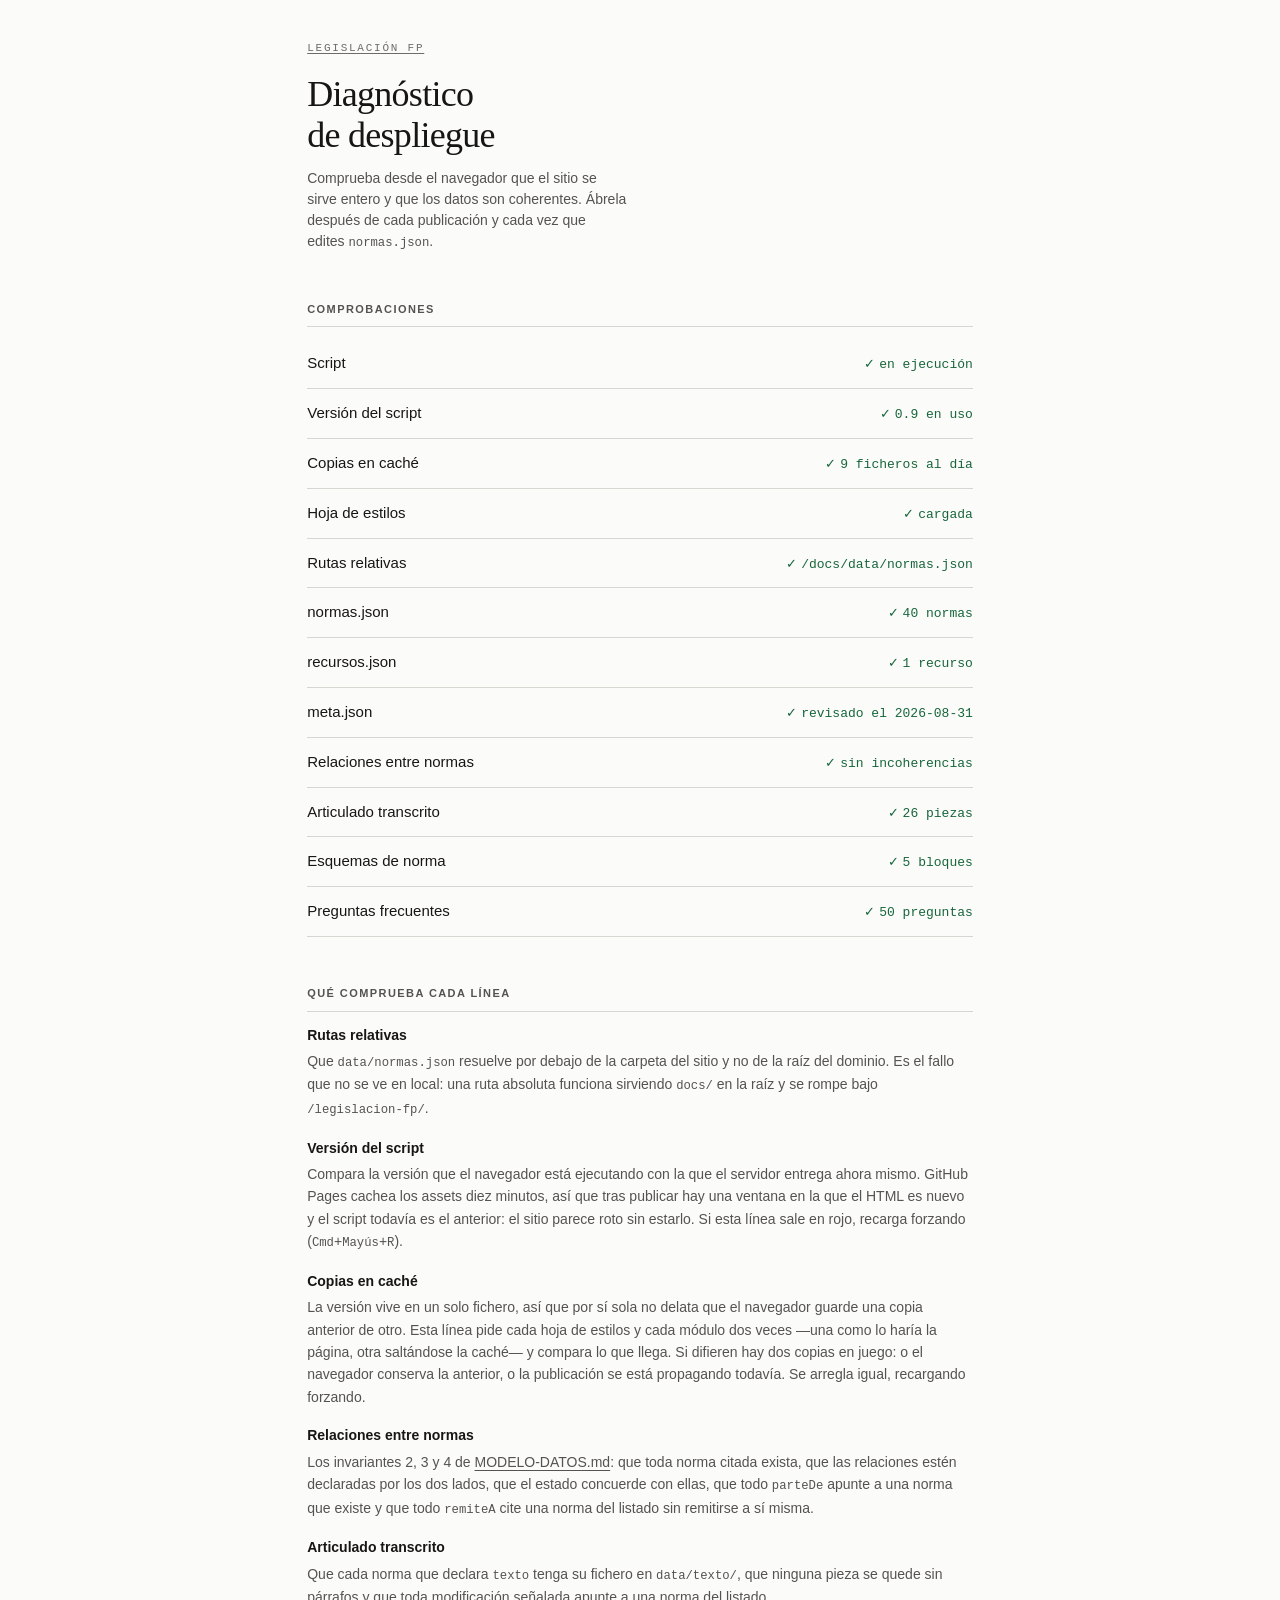
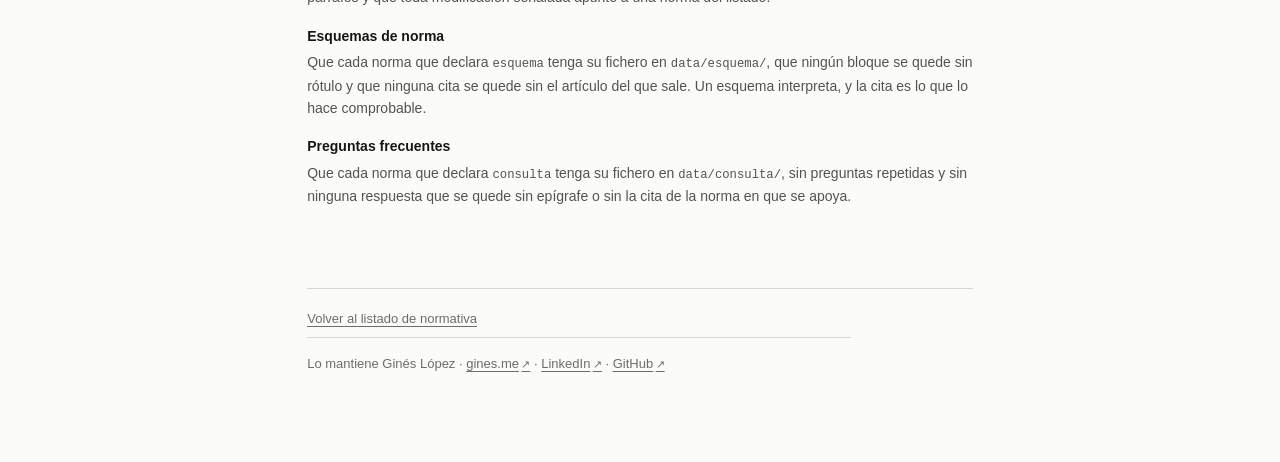
==== commit ab287f43: "Fin Fase 5.0" ====
--- a/docs/diagnostico.html
+++ b/docs/diagnostico.html
@@ -27,6 +27,9 @@
         </li>
         <li class="comprobacion" data-resultado="pendiente" data-prueba="version">
           <span>Versión del script</span><span class="comprobacion__resultado">comprobando</span>
+        </li>
+        <li class="comprobacion" data-resultado="pendiente" data-prueba="frescura">
+          <span>Copias en caché</span><span class="comprobacion__resultado">comprobando</span>
         </li>
         <li class="comprobacion" data-resultado="pendiente" data-prueba="css">
           <span>Hoja de estilos</span><span class="comprobacion__resultado">comprobando</span>
@@ -74,6 +77,8 @@
         <dd>Que <code>data/normas.json</code> resuelve por debajo de la carpeta del sitio y no de la raíz del dominio. Es el fallo que no se ve en local: una ruta absoluta funciona sirviendo <code>docs/</code> en la raíz y se rompe bajo <code>/legislacion-fp/</code>.</dd>
         <dt>Versión del script</dt>
         <dd>Compara la versión que el navegador está ejecutando con la que el servidor entrega ahora mismo. GitHub Pages cachea los assets diez minutos, así que tras publicar hay una ventana en la que el HTML es nuevo y el script todavía es el anterior: el sitio parece roto sin estarlo. Si esta línea sale en rojo, recarga forzando (<code>Cmd</code>+<code>Mayús</code>+<code>R</code>).</dd>
+        <dt>Copias en caché</dt>
+        <dd>La versión vive en un solo fichero, así que por sí sola no delata que el navegador guarde una copia anterior de otro. Esta línea pide cada hoja de estilos y cada módulo dos veces —una como lo haría la página, otra saltándose la caché— y compara lo que llega. Si difieren hay dos copias en juego: o el navegador conserva la anterior, o la publicación se está propagando todavía. Se arregla igual, recargando forzando.</dd>
         <dt>Relaciones entre normas</dt>
         <dd>Los invariantes 2, 3 y 4 de <a href="https://github.com/gines-lopez/legislacion-fp/blob/main/MODELO-DATOS.md">MODELO-DATOS.md</a>: que toda norma citada exista, que las relaciones estén declaradas por los dos lados, que el estado concuerde con ellas, que todo <code>parteDe</code> apunte a una norma que existe y que todo <code>remiteA</code> cite una norma del listado sin remitirse a sí misma.</dd>
         <dt>Articulado transcrito</dt>
--- a/docs/assets/css/base.css
+++ b/docs/assets/css/base.css
@@ -849,6 +849,16 @@
 .parte__nombre { margin: calc(var(--paso) * 1) 0 0; font-size: 0.9375rem; line-height: 1.45; }
 .parte__resumen { margin: calc(var(--paso) * 2) 0 0; font-size: 0.875rem; line-height: 1.55; color: var(--tinta-media); }
 
+/* «Remite a» no es «modifica»: sin esta línea, ver una norma debajo de otra se
+   lee como una reforma. */
+.relaciones__nota {
+  margin: 0 0 calc(var(--paso) * 4);
+  font-family: var(--fuente-ui);
+  font-size: 0.8125rem;
+  line-height: 1.55;
+  color: var(--tinta-media);
+}
+
 /* --- Articulado de una norma ----------------------------------------------- */
 
 .cabecera--norma { display: block; }
@@ -987,10 +997,10 @@
 .consulta__indice .chip { text-decoration: none; }
 
 .tema + .tema { margin-top: calc(var(--paso) * 9); }
-/* El índice lleva aquí desde arriba: hay que dejar aire al saltar. */
-.tema { scroll-margin-top: calc(var(--paso) * 6); }
-.articulo { scroll-margin-top: calc(var(--paso) * 6); }
-.pregunta { scroll-margin-top: calc(var(--paso) * 6); }
+
+/* Los tres destinos de salto: al índice se llega desde arriba y hay que dejar
+   aire, o el rótulo queda pegado al borde de la ventana. */
+.tema, .articulo, .pregunta { scroll-margin-top: calc(var(--paso) * 6); }
 
 .tema__rotulo {
   display: flex;
@@ -1070,16 +1080,6 @@
 
 /* --- Respuestas encontradas por el buscador -------------------------------- */
 
-/* «Remite a» no es «modifica»: sin esta línea, ver una norma debajo de otra se
-   lee como una reforma. */
-.relaciones__nota {
-  margin: 0 0 calc(var(--paso) * 4);
-  font-family: var(--fuente-ui);
-  font-size: 0.8125rem;
-  line-height: 1.55;
-  color: var(--tinta-media);
-}
-
 .respuestas { margin-top: calc(var(--paso) * 10); max-width: var(--medida); }
 
 .respuestas__nota {
@@ -1136,6 +1136,9 @@
 
 .pieza + .pieza { margin-top: calc(var(--paso) * 6); }
 
+/* De qué norma sale cada resultado. Solo aparece cuando hay más de una en
+   juego: con una sola, decirlo en cada línea es ruido. */
+.respuesta__norma,
 .pieza__norma {
   margin: 0 0 calc(var(--paso) * 1);
   font-family: var(--fuente-dato);
@@ -2076,7 +2079,7 @@
      En papel se lee igual, y además el estado y el ámbito están escritos. */
   .norma__procedencia, .norma__estado, .relacion__estado, .articulo__numero,
   .ficha__procedencia, .ficha__estado, .pregunta__epigrafe, .recurso__fuente,
-  .pieza__norma, .pieza__numero { color: #000; }
+  .respuesta__norma, .pieza__norma, .pieza__numero { color: #000; }
 
   .norma__titulo, .norma__resumen, .relacion__resumen, .articulo__parrafo,
   .pregunta__respuesta, .cabecera__nota, .aviso,
@@ -2118,7 +2121,7 @@
   /* Que no se parta un peldaño, un eslabón, un criterio ni un título del mapa. */
   .peldano, .eslabon, .criterio, .derivacion, .mapa__titulo-caja,
   .comun__punto, .cifra, .bloque-esquema__rotulo { break-inside: avoid; }
-  .bloque-esquema__rotulo, .columna__nombre, .criterio__clave { break-after: avoid; }
+  .bloque-esquema__rotulo, .criterio__clave { break-after: avoid; }
 
   .cifra__rotulo, .apoyo, .apoyo__fuente, .dato__clave, .criterio__regimen,
   .pieza-articulos__rotulo, .mapa__romano, .mapa__numero, .mapa__disp,
